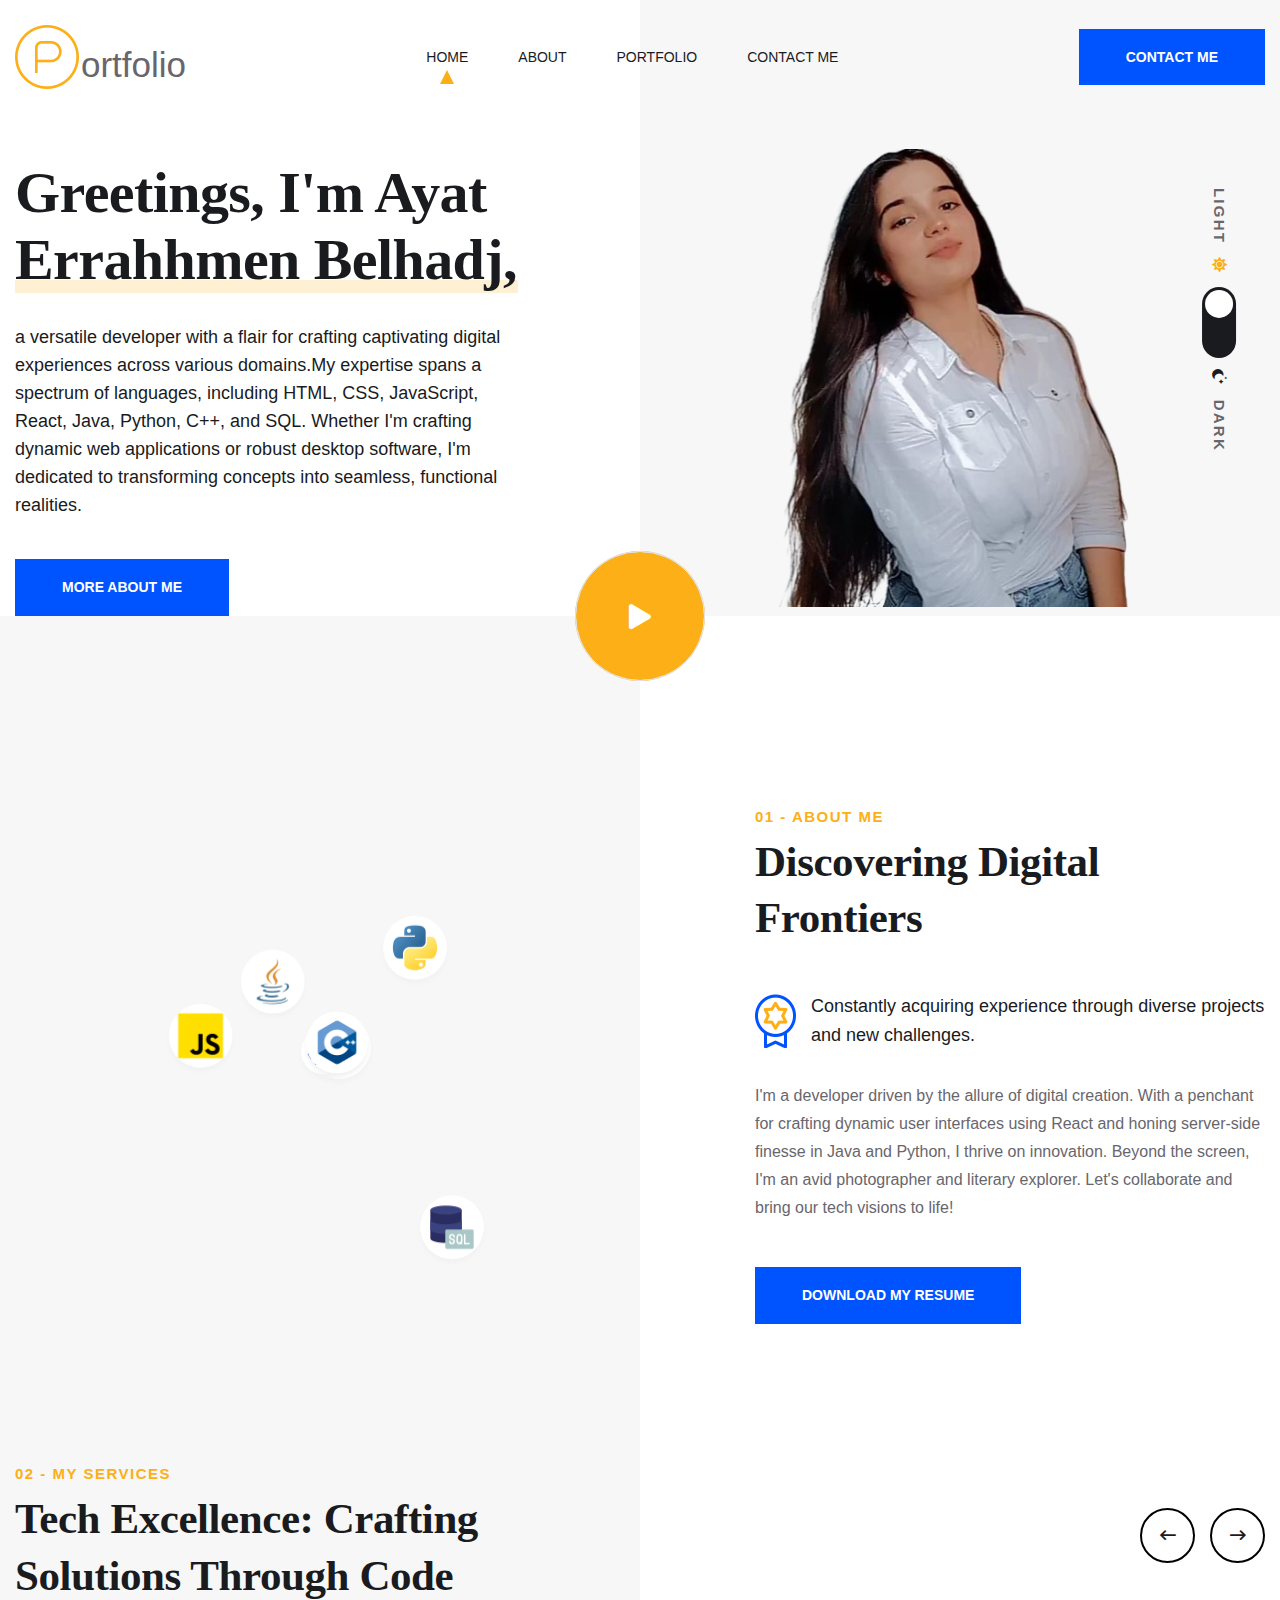
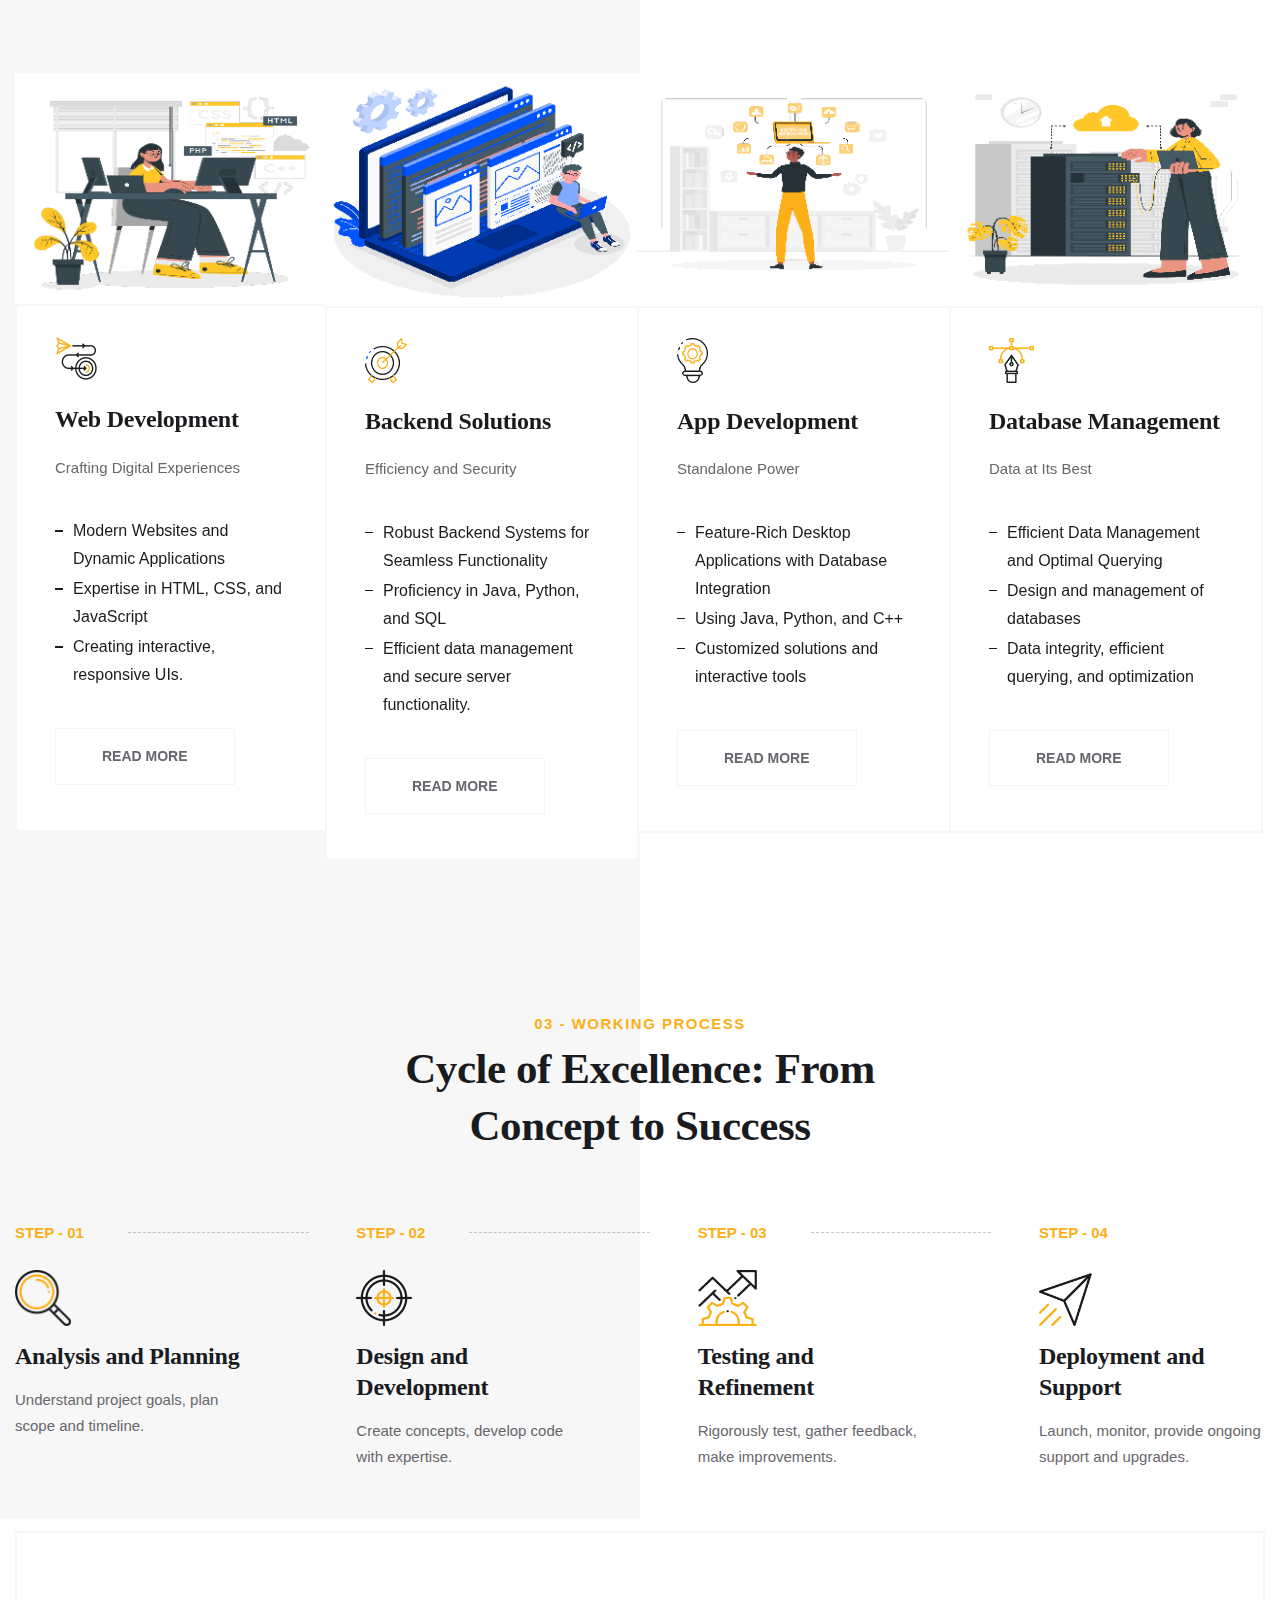
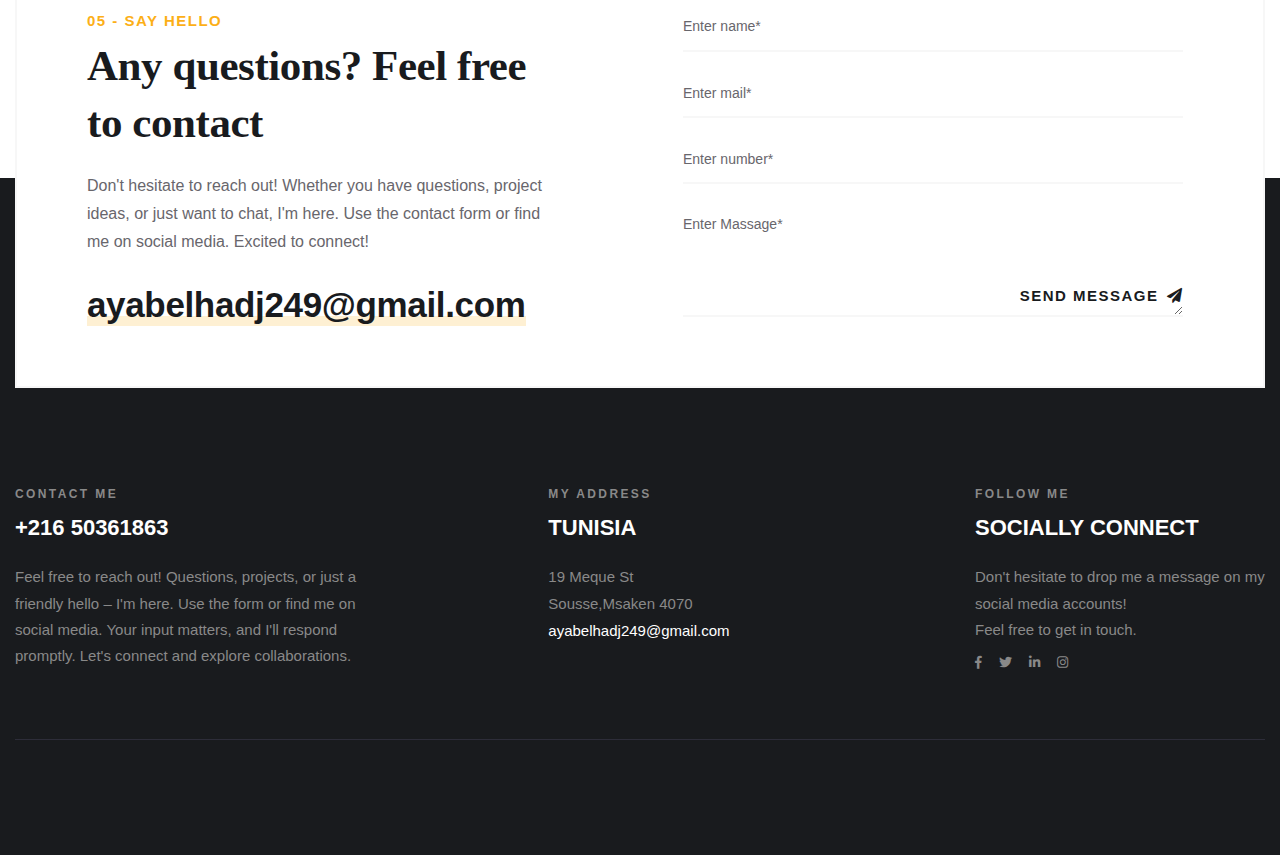
==== index.html @ d0c962f1 "first-commit" ====
<!doctype html>
<html class="no-js" lang="en">
    <head>
        <meta charset="utf-8">
        <meta http-equiv="x-ua-compatible" content="ie=edge">
        <title>Personal Portfolio </title>
        <meta name="description" content="">
        <meta name="viewport" content="width=device-width, initial-scale=1">

		<link rel="shortcut icon" type="image/x-icon" href="assets/img/logo/circle-p (10).png">
        <!-- Place favicon.ico in the root directory -->

		<!-- CSS here -->
        <link rel="stylesheet" href="assets/css/bootstrap.min.css">
        <link rel="stylesheet" href="assets/css/animate.min.css">
        <link rel="stylesheet" href="assets/css/magnific-popup.css">
        <link rel="stylesheet" href="assets/css/fontawesome-all.min.css">
        <link rel="stylesheet" href="assets/css/slick.css">
        <link rel="stylesheet" href="assets/css/default.css">
        <link rel="stylesheet" href="assets/css/style.css">
        <link rel="stylesheet" href="assets/css/responsive.css">
    </head>
    <body>

        <!-- preloader-start -->
        <div id="preloader">
            <div class="rasalina-spin-box"></div>
        </div>
        <!-- preloader-end -->

		<!-- Scroll-top -->
        <button class="scroll-top scroll-to-target" data-target="html">
            <i class="fas fa-angle-up"></i>
        </button>
        <!-- Scroll-top-end-->

        <!-- header-area -->
        <header>
            <div id="sticky-header" class="menu__area transparent-header">
                <div class="container custom-container">
                    <div class="row">
                        <div class="col-12">
                            <div class="mobile__nav__toggler"><i class="fas fa-bars"></i></div>
                            <div class="menu__wrap">
                                <nav class="menu__nav">
                                    <div class="logo">
                                        <a href="index.html" class="logo__black"><div class="portfolio-row"><img src="assets/img/logo/circle-p (10).png" alt=""><p>ortfolio</p></div></a>
                                       <a href="index.html" class="logo__white"><div class="portfolio-row-white"><img src="assets/img/logo/circle-p (10).png" alt=""><p>ortfolio</p></div></a> 
                                    </div>
                                    <div class="navbar__wrap main__menu d-none d-xl-flex">
                                        <ul class="navigation">
                                            <li class="active"><a href="index.html">Home</a></li>
                                            <li><a href="about.html">About</a></li>
                                          <!--<li><a href="services-details.html">Services</a></li>-->  
                                            <li class="menu-item-has-children"><a href="#">Portfolio</a>
                                                <ul class="sub-menu">
                                                    <li><a href="portfolio.html">Portfolio</a></li>
                                                    <li><a href="portfolio-details.html">Portfolio Details</a></li>
                                                </ul>
                                            </li>
                                           <!-- <li class="menu-item-has-children"><a href="#">Our Blog</a>
                                                <ul class="sub-menu">
                                                    <li><a href="blog.html">Our News</a></li>
                                                    <li><a href="blog-details.html">News Details</a></li>
                                                </ul>
                                            </li>-->
                                            <li><a href="contact.html">contact me</a></li>
                                        </ul>
                                    </div>
                                    <div class="header__btn d-none d-md-block">
                                        <a href="contact.html" class="btn">Contact me</a>
                                    </div>
                                </nav>
                            </div>
                            <!-- Mobile Menu  -->
                            <div class="mobile__menu">
                                <nav class="menu__box">
                                    <div class="close__btn"><i class="fal fa-times"></i></div>
                                    <div class="nav-logo">
                                        <a href="index.html" class="logo__black"><img src="assets/img/logo/logo_black.png" alt=""></a>
                                        <a href="index.html" class="logo__white"><img src="assets/img/logo/logo_white.png" alt=""></a>
                                    </div>
                                    <div class="menu__outer">
                                        <!--Here Menu Will Come Automatically Via Javascript / Same Menu as in Header-->
                                    </div>
                                    <div class="social-links">
                                        <ul class="clearfix">
                                            <li><a href="#"><span class="fab fa-twitter"></span></a></li>
                                            <li><a href="#"><span class="fab fa-facebook-square"></span></a></li>
                                            <li><a href="#"><span class="fab fa-pinterest-p"></span></a></li>
                                            <li><a href="#"><span class="fab fa-instagram"></span></a></li>
                                            <li><a href="#"><span class="fab fa-youtube"></span></a></li>
                                        </ul>
                                    </div>
                                </nav>
                            </div>
                            <div class="menu__backdrop"></div>
                            <!-- End Mobile Menu -->
                        </div>
                    </div>
                </div>
            </div>
        </header>
        <!-- header-area-end -->

        <!-- main-area -->
        <main>

            <!-- banner-area -->
            <section class="banner">
                <div class="container custom-container">
                    <div class="row align-items-center justify-content-center justify-content-lg-between">
                        <div class="col-lg-6 order-0 order-lg-2">
                            <div class="banner__img text-center text-xxl-end">
                                <img src="assets/img/banner/abt-image.png" alt="">
                            </div>
                        </div>
                        <div class="col-xl-5 col-lg-6">
                            <div class="banner__content">
                                <h2 class="title wow fadeInUp" data-wow-delay=".2s"><span>Greetings, I'm Ayat Errahhmen Belhadj, </span> <!--<br> a versatile developer with a flair for crafting captivating digital experiences across various domains.</h2>--></h2>
                                <p class="wow fadeInUp" data-wow-delay=".4s">a versatile developer with a flair for crafting captivating digital experiences across various domains.My expertise spans a spectrum of languages, including HTML, CSS, JavaScript, React, Java, Python, C++, and SQL. Whether I'm crafting dynamic web applications or robust desktop software, I'm dedicated to transforming concepts into seamless, functional realities.</p>
                                <a href="about.html" class="btn banner__btn wow fadeInUp" data-wow-delay=".6s">more about me</a>
                            </div>
                        </div>
                    </div>
                </div>
                <div class="scroll__down">
                    <a href="#aboutSection" class="scroll__link">Scroll down</a>
                </div>
                <div class="banner__video">
                    <a href="https://www.youtube.com/watch?v=XHOmBV4js_E" class="popup-video"><i class="fas fa-play"></i></a>
                </div>
                <nav class="switcher__tab">
                    <span class="switcher__tab__btn light__mode__title">Light</span>
                    <span class="mode__switcher"></span>
                    <span class="switcher__tab__btn dark__mode__title">Dark</span>
                </nav>
            </section>
            <!-- banner-area-end -->

            <!-- about-area -->
            <section id="aboutSection" class="about">
                <div class="container">
                    <div class="row align-items-center">
                        <div class="col-lg-6">
                            <ul class="about__icons__wrap">
                                <li>
                                    <img class="light" src="assets/img/icons/java (4).png" alt="java">
                                    <img class="dark" src="assets/img/icons/java-dark.png" alt="java">
                                </li>
                                <li>
                                    <img class="light" src="assets/img/icons/python (2).png" alt="python">
                                    <img class="dark" src="assets/img/icons/python-dark.png" alt="python">
                                </li>
                                <li>
                                    <img class="light" src="assets/img/icons/js (4).png" alt="js">
                                    <img class="dark" src="assets/img/icons/js-dark.png" alt="js">
                                </li>
                                <li>
                                    <img class="light" src="assets/img/icons/react.png" alt="react">
                                    <img class="dark" src="assets/img/icons/react-dark.png" alt="react">
                                </li>
                                <li>
                                    <img class="light" src="assets/img/icons/htmlCSS.png" alt="htmlCSS">
                                    <img class="dark" src="assets/img/icons/htmlCSS-dark.png" alt="htmlCSS">
                                </li>
                                <li>
                                    <img class="light" src="assets/img/icons/c-.png" alt="c++">
                                    <img class="dark" src="assets/img/icons/c-dark.png" alt="c++">
                                </li>
                                <li>
                                    <img class="light" src="assets/img/icons/sql-server.png" alt="sql">
                                    <img class="dark" src="assets/img/icons/sql-server-dark.png" alt="sql">
                                </li>
                            </ul>
                        </div>
                        <div class="col-lg-6">
                            <div class="about__content">
                                <div class="section__title">
                                    <span class="sub-title">01 - About me</span>
                                    <h2 class="title"> Discovering Digital Frontiers</h2>
                                </div>
                                <div class="about__exp">
                                    <div class="about__exp__icon">
                                        <img src="assets/img/icons/about_icon.png" alt="">
                                    </div>
                                    <div class="about__exp__content">
                                        <p>Constantly acquiring experience through diverse projects and new challenges.</p>
                                    </div>
                                </div>
                                <p class="desc">I'm a developer driven by the allure of digital creation. With a penchant for crafting dynamic user interfaces using React and honing server-side finesse in Java and Python, I thrive on innovation. Beyond the screen, I'm an avid photographer and literary explorer. Let's collaborate and bring our tech visions to life!</p>
                                <a href="about.html" class="btn">Download my resume</a>
                            </div>
                        </div>
                    </div>
                </div>
            </section>
            <!-- about-area-end -->

            <!-- services-area -->
            <section class="services">
                <div class="container">
                    <div class="services__title__wrap">
                        <div class="row align-items-center justify-content-between">
                            <div class="col-xl-5 col-lg-6 col-md-8">
                                <div class="section__title">
                                    <span class="sub-title">02 - my Services</span>
                                    <h2 class="title">Tech Excellence: Crafting Solutions Through Code</h2>
                                </div>
                            </div>
                            <div class="col-xl-5 col-lg-6 col-md-4">
                                <div class="services__arrow"></div>
                            </div>
                        </div>
                    </div>
                    <div class="row gx-0 services__active">
                        <div class="col-xl-3">
                            <div class="services__item">
                                <div class="services__thumb">
                                    <a href="services-details.html"><img src="assets/img/images/WebDev.png" alt=""></a>
                                </div>
                                <div class="services__content">
                                    <div class="services__icon">
                                        <img class="light" src="assets/img/icons/services_light_icon01.png" alt="">
                                        <img class="dark" src="assets/img/icons/services_icon01.png" alt="">
                                    </div>


                                    <h3 class="title"><a href="services-details.html">Web Development</a></h3>
                                    <p>Crafting Digital Experiences</p>
                                    <ul class="services__list">
                                        <li>Modern Websites and Dynamic Applications</li>
                                        <li>Expertise in HTML, CSS, and JavaScript</li>
                                        <li>Creating interactive, responsive UIs.</li>
                                       
                                    </ul>
                                    <a href="services-details.html" class="btn border-btn">Read more</a>



                                </div>
                            </div>
                        </div>
                        <div class="col-xl-3">
                            <div class="services__item">
                                <div class="services__thumb">
                                    <a href="services-details.html"><img src="assets/img/images/backend-dev.png" alt=""></a>
                                </div>
                                <div class="services__content">
                                    <div class="services__icon">
                                        <img class="light" src="assets/img/icons/services_light_icon02.png" alt="">
                                        <img class="dark" src="assets/img/icons/services_icon02.png" alt="">
                                    </div>
                                    <h3 class="title"><a href="services-details.html">Backend Solutions</a></h3>
                                    <p>Efficiency and Security</p>
                                    <ul class="services__list">
                                        <li>Robust Backend Systems for Seamless Functionality</li>
                                        <li>Proficiency in Java, Python, and SQL</li>
                                        <li>Efficient data management and secure server functionality.</li>
                                      
                                    </ul>
                                    <a href="services-details.html" class="btn border-btn">Read more</a>
                                </div>
                            </div>
                        </div>
                        <div class="col-xl-3">
                            <div class="services__item">
                                <div class="services__thumb">
                                    <a href="services-details.html"><img src="assets/img/images/appDev.png" alt=""></a>
                                </div>
                                <div class="services__content">
                                    <div class="services__icon">
                                        <img class="light" src="assets/img/icons/services_light_icon03.png" alt="">
                                        <img class="dark" src="assets/img/icons/services_icon03.png" alt="">
                                    </div>
                                    <h3 class="title"><a href="services-details.html">App Development</a></h3>
                                    <p> Standalone Power</p>
                                    <ul class="services__list">
                                        <li>Feature-Rich Desktop Applications with Database Integration</li>
                                        <li>Using Java, Python, and C++</li>
                                        <li>Customized solutions and interactive tools</li>
                                        
                                    </ul>
                                    <a href="services-details.html" class="btn border-btn">Read more</a>
                                </div>
                            </div>
                        </div>
                        <div class="col-xl-3">
                            <div class="services__item">
                                <div class="services__thumb">
                                    <a href="services-details.html"><img src="assets/img/images/DB.png" alt=""></a>
                                </div>
                                <div class="services__content">
                                    <div class="services__icon">
                                        <img class="light" src="assets/img/icons/services_light_icon04.png" alt="">
                                        <img class="dark" src="assets/img/icons/services_icon04.png" alt="">
                                    </div>
                                    <h3 class="title"><a href="services-details.html">Database Management</a></h3>
                                    <p> Data at Its Best</p>
                                    <ul class="services__list">
                                        <li>Efficient Data Management and Optimal Querying</li>
                                        <li>Design and management of databases</li>
                                        <li>Data integrity, efficient querying, and optimization</li>
                                        
                                    </ul>
                                    <a href="services-details.html" class="btn border-btn">Read more</a>
                                </div>
                            </div>
                        </div>
                        <div class="col-xl-3">
                            <div class="services__item">
                                <div class="services__thumb">
                                    <a href="services-details.html"><img src="assets/img/images/API.jpg" alt=""></a>
                                </div>
                                <div class="services__content">
                                    <div class="services__icon">
                                        <img class="light" src="assets/img/icons/services_light_icon02.png" alt="">
                                        <img class="dark" src="assets/img/icons/services_icon02.png" alt="">
                                    </div>
                                    

                                    <h3 class="title"><a href="services-details.html">API Dev & Testing</a></h3>
                                    <p>Connecting with Precision</p>
                                    <ul class="services__list">
                                        <li>Creating RESTful APIs and Ensuring Smooth Communication</li>
                                        <li>Rigorous testing using Postman</li>
                                        <li>Seamless interaction between different parts of applications</li>
                                
                                    </ul>
                                    <a href="services-details.html" class="btn border-btn">Read more</a>



                                </div>
                            </div>
                        </div>
                    </div>
                </div>
            </section>
            <!-- services-area-end -->

            <!-- work-process-area -->
            <section class="work__process" id="editedByme">
                <div class="container">
                    <div class="row justify-content-center">
                        <div class="col-xl-6 col-lg-8">
                            <div class="section__title text-center">
                                <span class="sub-title">03 - Working Process</span>
                                <h2 class="title">Cycle of Excellence: From Concept to Success</h2>
                            </div>
                        </div>
                    </div>
                    <div class="row work__process__wrap">
                        <div class="col">
                            <div class="work__process__item">
                                <span class="work__process_step">Step - 01</span>
                                <div class="work__process__icon">
                                    <img class="light" src="assets/img/icons/wp_light_icon01.png" alt="">
                                    <img class="dark" src="assets/img/icons/wp_icon01.png" alt="">
                                </div>
                                <div class="work__process__content">
                                    <h4 class="title">Analysis and Planning</h4>
                                    <p>Understand project goals, plan scope and timeline.</p>
                                </div>
                            </div>
                        </div>
                        <div class="col">
                            <div class="work__process__item">
                                <span class="work__process_step">Step - 02</span>
                                <div class="work__process__icon">
                                    <img class="light" src="assets/img/icons/wp_light_icon02.png" alt="">
                                    <img class="dark" src="assets/img/icons/wp_icon02.png" alt="">
                                </div>
                                <div class="work__process__content">
                                    <h4 class="title">Design and Development</h4>
                                    <p>Create concepts, develop code with expertise.</p>
                                </div>
                            </div>
                        </div>
                        <div class="col">
                            <div class="work__process__item">
                                <span class="work__process_step">Step - 03</span>
                                <div class="work__process__icon">
                                    <img class="light" src="assets/img/icons/wp_light_icon03.png" alt="">
                                    <img class="dark" src="assets/img/icons/wp_icon03.png" alt="">
                                </div>
                                <div class="work__process__content">
                                    <h4 class="title">Testing and Refinement</h4>
                                    <p>Rigorously test, gather feedback, make improvements.</p>
                                </div>
                            </div>
                        </div>
                        <div class="col">
                            <div class="work__process__item">
                                <span class="work__process_step">Step - 04</span>
                                <div class="work__process__icon">
                                    <img class="light" src="assets/img/icons/wp_light_icon04.png" alt="">
                                    <img class="dark" src="assets/img/icons/wp_icon04.png" alt="">
                                </div>
                                <div class="work__process__content">
                                    <h4 class="title">Deployment and Support</h4>
                                    <p>Launch, monitor, provide ongoing support and upgrades.</p>
                                </div>
                            </div>
                        </div>
                    </div>
                </div>
            </section>
            <!-- work-process-area-end -->

            <!-- portfolio-area -->
            
<!--       <section class="portfolio">
                <div class="container">
                    <div class="row justify-content-center">
                        <div class="col-xl-6 col-lg-8">
                            <div class="section__title text-center">
                                <span class="sub-title">04 - Portfolio</span>
                                <h2 class="title">All creative work</h2>
                            </div>
                        </div>
                    </div>
                    <div class="row justify-content-center">
                        <div class="col-xl-10 col-lg-12">
                            <ul class="nav nav-tabs portfolio__nav" id="portfolioTab" role="tablist">
                                <li class="nav-item" role="presentation">
                                    <button class="nav-link active" id="all-tab" data-bs-toggle="tab" data-bs-target="#all" type="button"
                                        role="tab" aria-controls="all" aria-selected="true">All</button>
                                </li>
                                <li class="nav-item" role="presentation">
                                    <button class="nav-link" id="website-tab" data-bs-toggle="tab" data-bs-target="#website" type="button"
                                        role="tab" aria-controls="website" aria-selected="false">website</button>
                                </li>
                                <li class="nav-item" role="presentation">
                                    <button class="nav-link" id="apps-tab" data-bs-toggle="tab" data-bs-target="#apps" type="button" role="tab" aria-controls="apps" aria-selected="false">mobile apps</button>
                                </li>
                                <li class="nav-item" role="presentation">
                                    <button class="nav-link" id="dashboard-tab" data-bs-toggle="tab" data-bs-target="#dashboard" type="button"
                                        role="tab" aria-controls="dashboard" aria-selected="false">Dashboard</button>
                                </li>
                                <li class="nav-item" role="presentation">
                                    <button class="nav-link" id="landing-tab" data-bs-toggle="tab" data-bs-target="#landing" type="button"
                                        role="tab" aria-controls="landing" aria-selected="false">landing page</button>
                                </li>
                                <li class="nav-item" role="presentation">
                                    <button class="nav-link" id="branding-tab" data-bs-toggle="tab" data-bs-target="#branding" type="button"
                                        role="tab" aria-controls="branding" aria-selected="false">Branding</button>
                                </li>
                                <li class="nav-item" role="presentation">
                                    <button class="nav-link" id="graphic-tab" data-bs-toggle="tab" data-bs-target="#graphic" type="button"
                                        role="tab" aria-controls="graphic" aria-selected="false">Graphic Design</button>
                                </li>
                            </ul>
                        </div>
                    </div>
                </div>
                <div class="tab-content" id="portfolioTabContent">
                    <div class="tab-pane show active" id="all" role="tabpanel" aria-labelledby="all-tab">
                        <div class="container">
                            <div class="row gx-0 justify-content-center">
                                <div class="col">
                                    <div class="portfolio__active">
                                        <div class="portfolio__item">
                                            <div class="portfolio__thumb">
                                                <img src="assets/img/portfolio/portfolio_img01.jpg" alt="">
                                            </div>
                                            <div class="portfolio__overlay__content">
                                                <span>Apps Design</span>
                                                <h4 class="title"><a href="portfolio-details.html">Banking Management System</a></h4>
                                                <a href="portfolio-details.html" class="link">Case Study</a>
                                            </div>
                                        </div>
                                        <div class="portfolio__item">
                                            <div class="portfolio__thumb">
                                                <img src="assets/img/portfolio/portfolio_img02.jpg" alt="">
                                            </div>
                                            <div class="portfolio__overlay__content">
                                                <span>Web Design</span>
                                                <h4 class="title"><a href="portfolio-details.html">Banking Management System</a></h4>
                                                <a href="portfolio-details.html" class="link">Case Study</a>
                                            </div>
                                        </div>
                                        <div class="portfolio__item">
                                            <div class="portfolio__thumb">
                                                <img src="assets/img/portfolio/portfolio_img03.jpg" alt="">
                                            </div>
                                            <div class="portfolio__overlay__content">
                                                <span>UX/UI Design</span>
                                                <h4 class="title"><a href="portfolio-details.html">Banking Management System</a></h4>
                                                <a href="portfolio-details.html" class="link">Case Study</a>
                                            </div>
                                        </div>
                                        <div class="portfolio__item">
                                            <div class="portfolio__thumb">
                                                <img src="assets/img/portfolio/portfolio_img04.jpg" alt="">
                                            </div>
                                            <div class="portfolio__overlay__content">
                                                <span>Web Development</span>
                                                <h4 class="title"><a href="portfolio-details.html">Banking Management System</a></h4>
                                                <a href="portfolio-details.html" class="link">Case Study</a>
                                            </div>
                                        </div>
                                        <div class="portfolio__item">
                                            <div class="portfolio__thumb">
                                                <img src="assets/img/portfolio/portfolio_img05.jpg" alt="">
                                            </div>
                                            <div class="portfolio__overlay__content">
                                                <span>Web Development</span>
                                                <h4 class="title"><a href="portfolio-details.html">Banking Management System</a></h4>
                                                <a href="portfolio-details.html" class="link">Case Study</a>
                                            </div>
                                        </div>
                                        <div class="portfolio__item">
                                            <div class="portfolio__thumb">
                                                <img src="assets/img/portfolio/portfolio_img06.jpg" alt="">
                                            </div>
                                            <div class="portfolio__overlay__content">
                                                <span>Web Development</span>
                                                <h4 class="title"><a href="portfolio-details.html">Banking Management System</a></h4>
                                                <a href="portfolio-details.html" class="link">Case Study</a>
                                            </div>
                                        </div>
                                        <div class="portfolio__item">
                                            <div class="portfolio__thumb">
                                                <img src="assets/img/portfolio/portfolio_img07.jpg" alt="">
                                            </div>
                                            <div class="portfolio__overlay__content">
                                                <span>Web Development</span>
                                                <h4 class="title"><a href="portfolio-details.html">Banking Management System</a></h4>
                                                <a href="portfolio-details.html" class="link">Case Study</a>
                                            </div>
                                        </div>
                                    </div>
                                </div>
                            </div>
                        </div>
                    </div>
                    <div class="tab-pane" id="website" role="tabpanel" aria-labelledby="website-tab">
                        <div class="container">
                            <div class="row gx-0 justify-content-center">
                                <div class="col">
                                    <div class="portfolio__active">
                                        <div class="portfolio__item">
                                            <div class="portfolio__thumb">
                                                <img src="assets/img/portfolio/portfolio_img07.jpg" alt="">
                                            </div>
                                            <div class="portfolio__overlay__content">
                                                <span>Web Development</span>
                                                <h4 class="title"><a href="portfolio-details.html">Nature of Business Strategy System</a></h4>
                                                <a href="portfolio-details.html" class="link">Case Study</a>
                                            </div>
                                        </div>
                                        <div class="portfolio__item">
                                            <div class="portfolio__thumb">
                                                <img src="assets/img/portfolio/portfolio_img06.jpg" alt="">
                                            </div>
                                            <div class="portfolio__overlay__content">
                                                <span>Web Development</span>
                                                <h4 class="title"><a href="portfolio-details.html">Banking Management System</a></h4>
                                                <a href="portfolio-details.html" class="link">Case Study</a>
                                            </div>
                                        </div>
                                        <div class="portfolio__item">
                                            <div class="portfolio__thumb">
                                                <img src="assets/img/portfolio/portfolio_img01.jpg" alt="">
                                            </div>
                                            <div class="portfolio__overlay__content">
                                                <span>Apps Design</span>
                                                <h4 class="title"><a href="portfolio-details.html">Banking Management System</a></h4>
                                                <a href="portfolio-details.html" class="link">Case Study</a>
                                            </div>
                                        </div>
                                        <div class="portfolio__item">
                                            <div class="portfolio__thumb">
                                                <img src="assets/img/portfolio/portfolio_img02.jpg" alt="">
                                            </div>
                                            <div class="portfolio__overlay__content">
                                                <span>Web Design</span>
                                                <h4 class="title"><a href="portfolio-details.html">Banking Management System</a></h4>
                                                <a href="portfolio-details.html" class="link">Case Study</a>
                                            </div>
                                        </div>
                                        <div class="portfolio__item">
                                            <div class="portfolio__thumb">
                                                <img src="assets/img/portfolio/portfolio_img03.jpg" alt="">
                                            </div>
                                            <div class="portfolio__overlay__content">
                                                <span>UX/UI Design</span>
                                                <h4 class="title"><a href="portfolio-details.html">Banking Management System</a></h4>
                                                <a href="portfolio-details.html" class="link">Case Study</a>
                                            </div>
                                        </div>
                                        <div class="portfolio__item">
                                            <div class="portfolio__thumb">
                                                <img src="assets/img/portfolio/portfolio_img04.jpg" alt="">
                                            </div>
                                            <div class="portfolio__overlay__content">
                                                <span>Web Development</span>
                                                <h4 class="title"><a href="portfolio-details.html">Banking Management System</a></h4>
                                                <a href="portfolio-details.html" class="link">Case Study</a>
                                            </div>
                                        </div>
                                        <div class="portfolio__item">
                                            <div class="portfolio__thumb">
                                                <img src="assets/img/portfolio/portfolio_img05.jpg" alt="">
                                            </div>
                                            <div class="portfolio__overlay__content">
                                                <span>Web Development</span>
                                                <h4 class="title"><a href="portfolio-details.html">Banking Management System</a></h4>
                                                <a href="portfolio-details.html" class="link">Case Study</a>
                                            </div>
                                        </div>
                                    </div>
                                </div>
                            </div>
                        </div>
                    </div>
                    <div class="tab-pane" id="apps" role="tabpanel" aria-labelledby="apps-tab">
                        <div class="container">
                            <div class="row gx-0 justify-content-center">
                                <div class="col">
                                    <div class="portfolio__active">
                                        <div class="portfolio__item">
                                            <div class="portfolio__thumb">
                                                <img src="assets/img/portfolio/portfolio_img06.jpg" alt="">
                                            </div>
                                            <div class="portfolio__overlay__content">
                                                <span>Web Development</span>
                                                <h4 class="title"><a href="portfolio-details.html">Product Design and Development</a></h4>
                                                <a href="portfolio-details.html" class="link">Case Study</a>
                                            </div>
                                        </div>
                                        <div class="portfolio__item">
                                            <div class="portfolio__thumb">
                                                <img src="assets/img/portfolio/portfolio_img01.jpg" alt="">
                                            </div>
                                            <div class="portfolio__overlay__content">
                                                <span>Apps Design</span>
                                                <h4 class="title"><a href="portfolio-details.html">Banking Management System</a></h4>
                                                <a href="portfolio-details.html" class="link">Case Study</a>
                                            </div>
                                        </div>
                                        <div class="portfolio__item">
                                            <div class="portfolio__thumb">
                                                <img src="assets/img/portfolio/portfolio_img02.jpg" alt="">
                                            </div>
                                            <div class="portfolio__overlay__content">
                                                <span>Web Design</span>
                                                <h4 class="title"><a href="portfolio-details.html">Banking Management System</a></h4>
                                                <a href="portfolio-details.html" class="link">Case Study</a>
                                            </div>
                                        </div>
                                        <div class="portfolio__item">
                                            <div class="portfolio__thumb">
                                                <img src="assets/img/portfolio/portfolio_img03.jpg" alt="">
                                            </div>
                                            <div class="portfolio__overlay__content">
                                                <span>UX/UI Design</span>
                                                <h4 class="title"><a href="portfolio-details.html">Banking Management System</a></h4>
                                                <a href="portfolio-details.html" class="link">Case Study</a>
                                            </div>
                                        </div>
                                        <div class="portfolio__item">
                                            <div class="portfolio__thumb">
                                                <img src="assets/img/portfolio/portfolio_img04.jpg" alt="">
                                            </div>
                                            <div class="portfolio__overlay__content">
                                                <span>Web Development</span>
                                                <h4 class="title"><a href="portfolio-details.html">Banking Management System</a></h4>
                                                <a href="portfolio-details.html" class="link">Case Study</a>
                                            </div>
                                        </div>
                                        <div class="portfolio__item">
                                            <div class="portfolio__thumb">
                                                <img src="assets/img/portfolio/portfolio_img05.jpg" alt="">
                                            </div>
                                            <div class="portfolio__overlay__content">
                                                <span>Web Development</span>
                                                <h4 class="title"><a href="portfolio-details.html">Banking Management System</a></h4>
                                                <a href="portfolio-details.html" class="link">Case Study</a>
                                            </div>
                                        </div>
                                        <div class="portfolio__item">
                                            <div class="portfolio__thumb">
                                                <img src="assets/img/portfolio/portfolio_img07.jpg" alt="">
                                            </div>
                                            <div class="portfolio__overlay__content">
                                                <span>Web Development</span>
                                                <h4 class="title"><a href="portfolio-details.html">Banking Management System</a></h4>
                                                <a href="portfolio-details.html" class="link">Case Study</a>
                                            </div>
                                        </div>
                                    </div>
                                </div>
                            </div>
                        </div>
                    </div>
                    <div class="tab-pane" id="dashboard" role="tabpanel" aria-labelledby="dashboard-tab">
                        <div class="container">
                            <div class="row gx-0 justify-content-center">
                                <div class="col">
                                    <div class="portfolio__active">
                                        <div class="portfolio__item">
                                            <div class="portfolio__thumb">
                                                <img src="assets/img/portfolio/portfolio_img05.jpg" alt="">
                                            </div>
                                            <div class="portfolio__overlay__content">
                                                <span>Web Development</span>
                                                <h4 class="title"><a href="portfolio-details.html">Brand strategy System Management</a></h4>
                                                <a href="portfolio-details.html" class="link">Case Study</a>
                                            </div>
                                        </div>
                                        <div class="portfolio__item">
                                            <div class="portfolio__thumb">
                                                <img src="assets/img/portfolio/portfolio_img01.jpg" alt="">
                                            </div>
                                            <div class="portfolio__overlay__content">
                                                <span>Apps Design</span>
                                                <h4 class="title"><a href="portfolio-details.html">Banking Management System</a></h4>
                                                <a href="portfolio-details.html" class="link">Case Study</a>
                                            </div>
                                        </div>
                                        <div class="portfolio__item">
                                            <div class="portfolio__thumb">
                                                <img src="assets/img/portfolio/portfolio_img02.jpg" alt="">
                                            </div>
                                            <div class="portfolio__overlay__content">
                                                <span>Web Design</span>
                                                <h4 class="title"><a href="portfolio-details.html">Banking Management System</a></h4>
                                                <a href="portfolio-details.html" class="link">Case Study</a>
                                            </div>
                                        </div>
                                        <div class="portfolio__item">
                                            <div class="portfolio__thumb">
                                                <img src="assets/img/portfolio/portfolio_img03.jpg" alt="">
                                            </div>
                                            <div class="portfolio__overlay__content">
                                                <span>UX/UI Design</span>
                                                <h4 class="title"><a href="portfolio-details.html">Banking Management System</a></h4>
                                                <a href="portfolio-details.html" class="link">Case Study</a>
                                            </div>
                                        </div>
                                        <div class="portfolio__item">
                                            <div class="portfolio__thumb">
                                                <img src="assets/img/portfolio/portfolio_img04.jpg" alt="">
                                            </div>
                                            <div class="portfolio__overlay__content">
                                                <span>Web Development</span>
                                                <h4 class="title"><a href="portfolio-details.html">Banking Management System</a></h4>
                                                <a href="portfolio-details.html" class="link">Case Study</a>
                                            </div>
                                        </div>
                                        <div class="portfolio__item">
                                            <div class="portfolio__thumb">
                                                <img src="assets/img/portfolio/portfolio_img06.jpg" alt="">
                                            </div>
                                            <div class="portfolio__overlay__content">
                                                <span>Web Development</span>
                                                <h4 class="title"><a href="portfolio-details.html">Banking Management System</a></h4>
                                                <a href="portfolio-details.html" class="link">Case Study</a>
                                            </div>
                                        </div>
                                        <div class="portfolio__item">
                                            <div class="portfolio__thumb">
                                                <img src="assets/img/portfolio/portfolio_img07.jpg" alt="">
                                            </div>
                                            <div class="portfolio__overlay__content">
                                                <span>Web Development</span>
                                                <h4 class="title"><a href="portfolio-details.html">Banking Management System</a></h4>
                                                <a href="portfolio-details.html" class="link">Case Study</a>
                                            </div>
                                        </div>
                                    </div>
                                </div>
                            </div>
                        </div>
                    </div>
                    <div class="tab-pane" id="landing" role="tabpanel" aria-labelledby="landing-tab">
                        <div class="container">
                            <div class="row gx-0 justify-content-center">
                                <div class="col">
                                    <div class="portfolio__active">
                                        <div class="portfolio__item">
                                            <div class="portfolio__thumb">
                                                <img src="assets/img/portfolio/portfolio_img04.jpg" alt="">
                                            </div>
                                            <div class="portfolio__overlay__content">
                                                <span>Web Development</span>
                                                <h4 class="title"><a href="portfolio-details.html">Visual Design System Management</a></h4>
                                                <a href="portfolio-details.html" class="link">Case Study</a>
                                            </div>
                                        </div>
                                        <div class="portfolio__item">
                                            <div class="portfolio__thumb">
                                                <img src="assets/img/portfolio/portfolio_img01.jpg" alt="">
                                            </div>
                                            <div class="portfolio__overlay__content">
                                                <span>Apps Design</span>
                                                <h4 class="title"><a href="portfolio-details.html">Banking Management System</a></h4>
                                                <a href="portfolio-details.html" class="link">Case Study</a>
                                            </div>
                                        </div>
                                        <div class="portfolio__item">
                                            <div class="portfolio__thumb">
                                                <img src="assets/img/portfolio/portfolio_img02.jpg" alt="">
                                            </div>
                                            <div class="portfolio__overlay__content">
                                                <span>Web Design</span>
                                                <h4 class="title"><a href="portfolio-details.html">Banking Management System</a></h4>
                                                <a href="portfolio-details.html" class="link">Case Study</a>
                                            </div>
                                        </div>
                                        <div class="portfolio__item">
                                            <div class="portfolio__thumb">
                                                <img src="assets/img/portfolio/portfolio_img03.jpg" alt="">
                                            </div>
                                            <div class="portfolio__overlay__content">
                                                <span>UX/UI Design</span>
                                                <h4 class="title"><a href="portfolio-details.html">Banking Management System</a></h4>
                                                <a href="portfolio-details.html" class="link">Case Study</a>
                                            </div>
                                        </div>
                                        <div class="portfolio__item">
                                            <div class="portfolio__thumb">
                                                <img src="assets/img/portfolio/portfolio_img05.jpg" alt="">
                                            </div>
                                            <div class="portfolio__overlay__content">
                                                <span>Web Development</span>
                                                <h4 class="title"><a href="portfolio-details.html">Banking Management System</a></h4>
                                                <a href="portfolio-details.html" class="link">Case Study</a>
                                            </div>
                                        </div>
                                        <div class="portfolio__item">
                                            <div class="portfolio__thumb">
                                                <img src="assets/img/portfolio/portfolio_img06.jpg" alt="">
                                            </div>
                                            <div class="portfolio__overlay__content">
                                                <span>Web Development</span>
                                                <h4 class="title"><a href="portfolio-details.html">Banking Management System</a></h4>
                                                <a href="portfolio-details.html" class="link">Case Study</a>
                                            </div>
                                        </div>
                                        <div class="portfolio__item">
                                            <div class="portfolio__thumb">
                                                <img src="assets/img/portfolio/portfolio_img07.jpg" alt="">
                                            </div>
                                            <div class="portfolio__overlay__content">
                                                <span>Web Development</span>
                                                <h4 class="title"><a href="portfolio-details.html">Banking Management System</a></h4>
                                                <a href="portfolio-details.html" class="link">Case Study</a>
                                            </div>
                                        </div>
                                    </div>
                                </div>
                            </div>
                        </div>
                    </div>
                    <div class="tab-pane" id="branding" role="tabpanel" aria-labelledby="branding-tab">
                        <div class="container">
                            <div class="row gx-0 justify-content-center">
                                <div class="col">
                                    <div class="portfolio__active">
                                        <div class="portfolio__item">
                                            <div class="portfolio__thumb">
                                                <img src="assets/img/portfolio/portfolio_img03.jpg" alt="">
                                            </div>
                                            <div class="portfolio__overlay__content">
                                                <span>UX/UI Design</span>
                                                <h4 class="title"><a href="portfolio-details.html">Animation Management System</a></h4>
                                                <a href="portfolio-details.html" class="link">Case Study</a>
                                            </div>
                                        </div>
                                        <div class="portfolio__item">
                                            <div class="portfolio__thumb">
                                                <img src="assets/img/portfolio/portfolio_img01.jpg" alt="">
                                            </div>
                                            <div class="portfolio__overlay__content">
                                                <span>Apps Design</span>
                                                <h4 class="title"><a href="portfolio-details.html">Banking Management System</a></h4>
                                                <a href="portfolio-details.html" class="link">Case Study</a>
                                            </div>
                                        </div>
                                        <div class="portfolio__item">
                                            <div class="portfolio__thumb">
                                                <img src="assets/img/portfolio/portfolio_img02.jpg" alt="">
                                            </div>
                                            <div class="portfolio__overlay__content">
                                                <span>Web Design</span>
                                                <h4 class="title"><a href="portfolio-details.html">Banking Management System</a></h4>
                                                <a href="portfolio-details.html" class="link">Case Study</a>
                                            </div>
                                        </div>
                                        <div class="portfolio__item">
                                            <div class="portfolio__thumb">
                                                <img src="assets/img/portfolio/portfolio_img04.jpg" alt="">
                                            </div>
                                            <div class="portfolio__overlay__content">
                                                <span>Web Development</span>
                                                <h4 class="title"><a href="portfolio-details.html">Banking Management System</a></h4>
                                                <a href="portfolio-details.html" class="link">Case Study</a>
                                            </div>
                                        </div>
                                        <div class="portfolio__item">
                                            <div class="portfolio__thumb">
                                                <img src="assets/img/portfolio/portfolio_img05.jpg" alt="">
                                            </div>
                                            <div class="portfolio__overlay__content">
                                                <span>Web Development</span>
                                                <h4 class="title"><a href="portfolio-details.html">Banking Management System</a></h4>
                                                <a href="portfolio-details.html" class="link">Case Study</a>
                                            </div>
                                        </div>
                                        <div class="portfolio__item">
                                            <div class="portfolio__thumb">
                                                <img src="assets/img/portfolio/portfolio_img06.jpg" alt="">
                                            </div>
                                            <div class="portfolio__overlay__content">
                                                <span>Web Development</span>
                                                <h4 class="title"><a href="portfolio-details.html">Banking Management System</a></h4>
                                                <a href="portfolio-details.html" class="link">Case Study</a>
                                            </div>
                                        </div>
                                        <div class="portfolio__item">
                                            <div class="portfolio__thumb">
                                                <img src="assets/img/portfolio/portfolio_img07.jpg" alt="">
                                            </div>
                                            <div class="portfolio__overlay__content">
                                                <span>Web Development</span>
                                                <h4 class="title"><a href="portfolio-details.html">Banking Management System</a></h4>
                                                <a href="portfolio-details.html" class="link">Case Study</a>
                                            </div>
                                        </div>
                                    </div>
                                </div>
                            </div>
                        </div>
                    </div>
                    <div class="tab-pane" id="graphic" role="tabpanel" aria-labelledby="graphic-tab">
                        <div class="container">
                            <div class="row gx-0 justify-content-center">
                                <div class="col">
                                    <div class="portfolio__active">
                                        <div class="portfolio__item">
                                            <div class="portfolio__thumb">
                                                <img src="assets/img/portfolio/portfolio_img02.jpg" alt="">
                                            </div>
                                            <div class="portfolio__overlay__content">
                                                <span>Web Design</span>
                                                <h4 class="title"><a href="portfolio-details.html">Graphic Design Management System</a></h4>
                                                <a href="portfolio-details.html" class="link">Case Study</a>
                                            </div>
                                        </div>
                                        <div class="portfolio__item">
                                            <div class="portfolio__thumb">
                                                <img src="assets/img/portfolio/portfolio_img01.jpg" alt="">
                                            </div>
                                            <div class="portfolio__overlay__content">
                                                <span>Apps Design</span>
                                                <h4 class="title"><a href="portfolio-details.html">Banking Management System</a></h4>
                                                <a href="portfolio-details.html" class="link">Case Study</a>
                                            </div>
                                        </div>
                                        <div class="portfolio__item">
                                            <div class="portfolio__thumb">
                                                <img src="assets/img/portfolio/portfolio_img03.jpg" alt="">
                                            </div>
                                            <div class="portfolio__overlay__content">
                                                <span>UX/UI Design</span>
                                                <h4 class="title"><a href="portfolio-details.html">Banking Management System</a></h4>
                                                <a href="portfolio-details.html" class="link">Case Study</a>
                                            </div>
                                        </div>
                                        <div class="portfolio__item">
                                            <div class="portfolio__thumb">
                                                <img src="assets/img/portfolio/portfolio_img04.jpg" alt="">
                                            </div>
                                            <div class="portfolio__overlay__content">
                                                <span>Web Development</span>
                                                <h4 class="title"><a href="portfolio-details.html">Banking Management System</a></h4>
                                                <a href="portfolio-details.html" class="link">Case Study</a>
                                            </div>
                                        </div>
                                        <div class="portfolio__item">
                                            <div class="portfolio__thumb">
                                                <img src="assets/img/portfolio/portfolio_img05.jpg" alt="">
                                            </div>
                                            <div class="portfolio__overlay__content">
                                                <span>Web Development</span>
                                                <h4 class="title"><a href="portfolio-details.html">Banking Management System</a></h4>
                                                <a href="portfolio-details.html" class="link">Case Study</a>
                                            </div>
                                        </div>
                                        <div class="portfolio__item">
                                            <div class="portfolio__thumb">
                                                <img src="assets/img/portfolio/portfolio_img06.jpg" alt="">
                                            </div>
                                            <div class="portfolio__overlay__content">
                                                <span>Web Development</span>
                                                <h4 class="title"><a href="portfolio-details.html">Banking Management System</a></h4>
                                                <a href="portfolio-details.html" class="link">Case Study</a>
                                            </div>
                                        </div>
                                        <div class="portfolio__item">
                                            <div class="portfolio__thumb">
                                                <img src="assets/img/portfolio/portfolio_img07.jpg" alt="">
                                            </div>
                                            <div class="portfolio__overlay__content">
                                                <span>Web Development</span>
                                                <h4 class="title"><a href="portfolio-details.html">Banking Management System</a></h4>
                                                <a href="portfolio-details.html" class="link">Case Study</a>
                                            </div>
                                        </div>
                                    </div>
                                </div>
                            </div>
                        </div>
                    </div>
                </div>
            </section>-->



     
            <!-- portfolio-area-end -->

            <!-- partner-area -->
            
           <!--<section class="partner">
                <div class="container">
                    <div class="row align-items-center">
                        <div class="col-lg-6">
                            <ul class="partner__logo__wrap">
                                <li>
                                    <img class="light" src="assets/img/icons/partner_light01.png" alt="">
                                    <img class="dark" src="assets/img/icons/partner_01.png" alt="">
                                </li>
                                <li>
                                    <img class="light" src="assets/img/icons/partner_light02.png" alt="">
                                    <img class="dark" src="assets/img/icons/partner_02.png" alt="">
                                </li>
                                <li>
                                    <img class="light" src="assets/img/icons/partner_light03.png" alt="">
                                    <img class="dark" src="assets/img/icons/partner_03.png" alt="">
                                </li>
                                <li>
                                    <img class="light" src="assets/img/icons/partner_light04.png" alt="">
                                    <img class="dark" src="assets/img/icons/partner_04.png" alt="">
                                </li>
                                <li>
                                    <img class="light" src="assets/img/icons/partner_light05.png" alt="">
                                    <img class="dark" src="assets/img/icons/partner_05.png" alt="">
                                </li>
                                <li>
                                    <img class="light" src="assets/img/icons/partner_light06.png" alt="">
                                    <img class="dark" src="assets/img/icons/partner_06.png" alt="">
                                </li>
                            </ul>
                        </div>
                        <div class="col-lg-6">
                            <div class="partner__content">
                                <div class="section__title">
                                    <span class="sub-title">05 - partners</span>
                                    <h2 class="title">I proud to have collaborated with some awesome companies</h2>
                                </div>
                                <p>I'm a bit of a digital product junky. Over the years, I've used hundreds of web and mobile apps in different industries and verticals. Eventually, I decided that it would be a fun challenge to try designing and building my own.</p>
                                <a href="contact.html" class="btn">Start a conversation</a>
                            </div>
                        </div>
                    </div>
                </div>
            </section>--> 
            
            <!-- partner-area-end -->

            <!-- testimonial-area -->


            <!-- <section class="testimonial">
                <div class="container">
                    <div class="row align-items-center justify-content-between">
                        <div class="col-lg-6 order-0 order-lg-2">
                            <ul class="testimonial__avatar__img">
                                <li><img src="assets/img/images/testi_img01.png" alt=""></li>
                                <li><img src="assets/img/images/testi_img02.png" alt=""></li>
                                <li><img src="assets/img/images/testi_img03.png" alt=""></li>
                                <li><img src="assets/img/images/testi_img04.png" alt=""></li>
                                <li><img src="assets/img/images/testi_img05.png" alt=""></li>
                                <li><img src="assets/img/images/testi_img06.png" alt=""></li>
                                <li><img src="assets/img/images/testi_img07.png" alt=""></li>
                            </ul>
                        </div>
                        <div class="col-xl-5 col-lg-6">
                            <div class="testimonial__wrap">
                                <div class="section__title">
                                    <span class="sub-title">06 - Client Feedback</span>
                                    <h2 class="title">Happy clients feedback</h2>
                                </div>
                                <div class="testimonial__active">
                                    <div class="testimonial__item">
                                        <div class="testimonial__icon">
                                            <i class="fas fa-quote-left"></i>
                                        </div>
                                        <div class="testimonial__content">
                                            <p>We are motivated by the satisfaction of our clients. Put your trust in us &share in our H.Spond Asset Management is made up of a team of expert, committed and experienced people with a passion for financial markets. Our goal is to achieve continuous.</p>
                                            <div class="testimonial__avatar">
                                                <span>Rasalina De Wiliamson</span>
                                            </div>
                                        </div>
                                    </div>
                                    <div class="testimonial__item">
                                        <div class="testimonial__icon">
                                            <i class="fas fa-quote-left"></i>
                                        </div>
                                        <div class="testimonial__content">
                                            <p>We are motivated by the satisfaction of our clients. Put your trust in us &share in our H.Spond Asset Management is made up of a team of expert, committed and experienced people with a passion for financial markets. Our goal is to achieve continuous.</p>
                                            <div class="testimonial__avatar">
                                                <span>Rasalina De Wiliamson</span>
                                            </div>
                                        </div>
                                    </div>
                                </div>
                                <div class="testimonial__arrow"></div>
                            </div>
                        </div>
                    </div>
                </div>
            </section>-->
           
            <!-- testimonial-area-end -->

            <!-- blog-area -->


            <!--         <section class="blog">
                <div class="container">
                    <div class="row gx-0 justify-content-center">
                        <div class="col-lg-4 col-md-6 col-sm-9">
                            <div class="blog__post__item">
                                <div class="blog__post__thumb">
                                    <a href="blog-details.html"><img src="assets/img/blog/blog_post_thumb01.jpg" alt=""></a>
                                    <div class="blog__post__tags">
                                        <a href="blog.html">Story</a>
                                    </div>
                                </div>
                                <div class="blog__post__content">
                                    <span class="date">13 january 2021</span>
                                    <h3 class="title"><a href="blog-details.html">Facebook design is dedicated to what's new in design</a></h3>
                                    <a href="blog-details.html" class="read__more">Read mORe</a>
                                </div>
                            </div>
                        </div>
                        <div class="col-lg-4 col-md-6 col-sm-9">
                            <div class="blog__post__item">
                                <div class="blog__post__thumb">
                                    <a href="blog-details.html"><img src="assets/img/blog/blog_post_thumb02.jpg" alt=""></a>
                                    <div class="blog__post__tags">
                                        <a href="blog.html">Social</a>
                                    </div>
                                </div>
                                <div class="blog__post__content">
                                    <span class="date">13 january 2021</span>
                                    <h3 class="title"><a href="blog-details.html">Make communication Fast and Effectively.</a></h3>
                                    <a href="blog-details.html" class="read__more">Read mORe</a>
                                </div>
                            </div>
                        </div>
                        <div class="col-lg-4 col-md-6 col-sm-9">
                            <div class="blog__post__item">
                                <div class="blog__post__thumb">
                                    <a href="blog-details.html"><img src="assets/img/blog/blog_post_thumb03.jpg" alt=""></a>
                                    <div class="blog__post__tags">
                                        <a href="blog.html">Work</a>
                                    </div>
                                </div>
                                <div class="blog__post__content">
                                    <span class="date">13 january 2021</span>
                                    <h3 class="title"><a href="blog-details.html">How to increase your productivity at work - 2021</a></h3>
                                    <a href="blog-details.html" class="read__more">Read mORe</a>
                                </div>
                            </div>
                        </div>
                    </div>
                    <div class="blog__button text-center">
                        <a href="blog.html" class="btn">more blog</a>
                    </div>
                </div>
            </section>-->
   
            <!-- blog-area-end -->

            <!-- contact-area -->
            <section class="homeContact">
                <div class="container">
                    <div class="homeContact__wrap">
                        <div class="row">
                            <div class="col-lg-6">
                                <div class="section__title">
                                    <span class="sub-title">05 - Say hello</span>
                                    <h2 class="title">Any questions? Feel free <br> to contact</h2>
                                </div>
                                <div class="homeContact__content">
                                    <p>Don't hesitate to reach out! Whether you have questions, project ideas, or just want to chat, I'm here. Use the contact form or find me on social media. Excited to connect!</p>
                                    <h2 class="mail"><a href="mailto:Info@webmail.com">ayabelhadj249@gmail.com</a></h2>
                                </div>
                            </div>
                            <div class="col-lg-6">
                                <div class="homeContact__form">
                                    <form action="#">
                                        <input type="text" placeholder="Enter name*">
                                        <input type="email" placeholder="Enter mail*">
                                        <input type="number" placeholder="Enter number*">
                                        <textarea name="message" placeholder="Enter Massage*"></textarea>
                                        <button type="submit">Send Message</button>
                                    </form>
                                </div>
                            </div>
                        </div>
                    </div>
                </div>
            </section>
            <!-- contact-area-end -->

        </main>
        <!-- main-area-end -->



        <!-- Footer-area -->
        <footer class="footer">
            <div class="container">
                <div class="row justify-content-between">
                    <div class="col-lg-4">
                        <div class="footer__widget">
                            <div class="fw-title">
                                <h5 class="sub-title">Contact me</h5>
                                <h4 class="title">+216 50361863</h4>
                            </div>
                            <div class="footer__widget__text">
                                <p>Feel free to reach out! Questions, projects, or just a friendly hello – I'm here. Use the form or find me on social media. Your input matters, and I'll respond promptly. Let's connect and explore collaborations.</p>
                            </div>
                        </div>
                    </div>
                    <div class="col-xl-3 col-lg-4 col-sm-6">
                        <div class="footer__widget">
                            <div class="fw-title">
                                <h5 class="sub-title">my address</h5>
                                <h4 class="title">Tunisia</h4>
                            </div>
                            <div class="footer__widget__address">
                                <p>19 Meque St <br> Sousse,Msaken 4070</p>
                                <a href="mailto:noreply@envato.com" class="mail">ayabelhadj249@gmail.com</a>
                            </div>
                        </div>
                    </div>
                    <div class="col-xl-3 col-lg-4 col-sm-6">
                        <div class="footer__widget">
                            <div class="fw-title">
                                <h5 class="sub-title">Follow me</h5>
                                <h4 class="title">socially connect</h4>
                            </div>
                            <div class="footer__widget__social">
                                <p>Don't hesitate to drop me a message on my social media accounts! <br> Feel free to get in touch.</p>
                                <ul class="footer__social__list">
                                    <li><a href="https://www.facebook.com/aya.belhadj.54"><i class="fab fa-facebook-f"></i></a></li>
                                    <li><a href="https://twitter.com/AyaBelhadj10"><i class="fab fa-twitter"></i></a></li>
                                  <!--  <li><a href="#"><i class="fab fa-behance"></i></a></li>-->
                                    <li><a href="https://www.linkedin.com/in/belhadj-ayat-errahmen-352308223/"><i class="fab fa-linkedin-in"></i></a></li>
                                    <li><a href="https://www.instagram.com/ayabelhadj24/"><i class="fab fa-instagram"></i></a></li>
                                </ul>
                            </div>
                        </div>
                    </div>
                </div>
                <div class="copyright__wrap">
                    <div class="row">
                        <div class="col-12">
                            <div class="copyright__text text-center">
                               <!--<p>Copyright @ Theme_Pure 2021 All right Reserved</p>--> 
                            </div>
                        </div>
                    </div>
                </div>
            </div>
        </footer>
        <!-- Footer-area-end -->




		<!-- JS here -->
        <script src="assets/js/vendor/jquery-3.6.0.min.js"></script>
        <script src="assets/js/bootstrap.min.js"></script>
        <script src="assets/js/isotope.pkgd.min.js"></script>
        <script src="assets/js/imagesloaded.pkgd.min.js"></script>
        <script src="assets/js/jquery.magnific-popup.min.js"></script>
        <script src="assets/js/element-in-view.js"></script>
        <script src="assets/js/slick.min.js"></script>
        <script src="assets/js/ajax-form.js"></script>
        <script src="assets/js/wow.min.js"></script>
        <script src="assets/js/plugins.js"></script>
        <script src="assets/js/main.js"></script>
    </body>
</html>
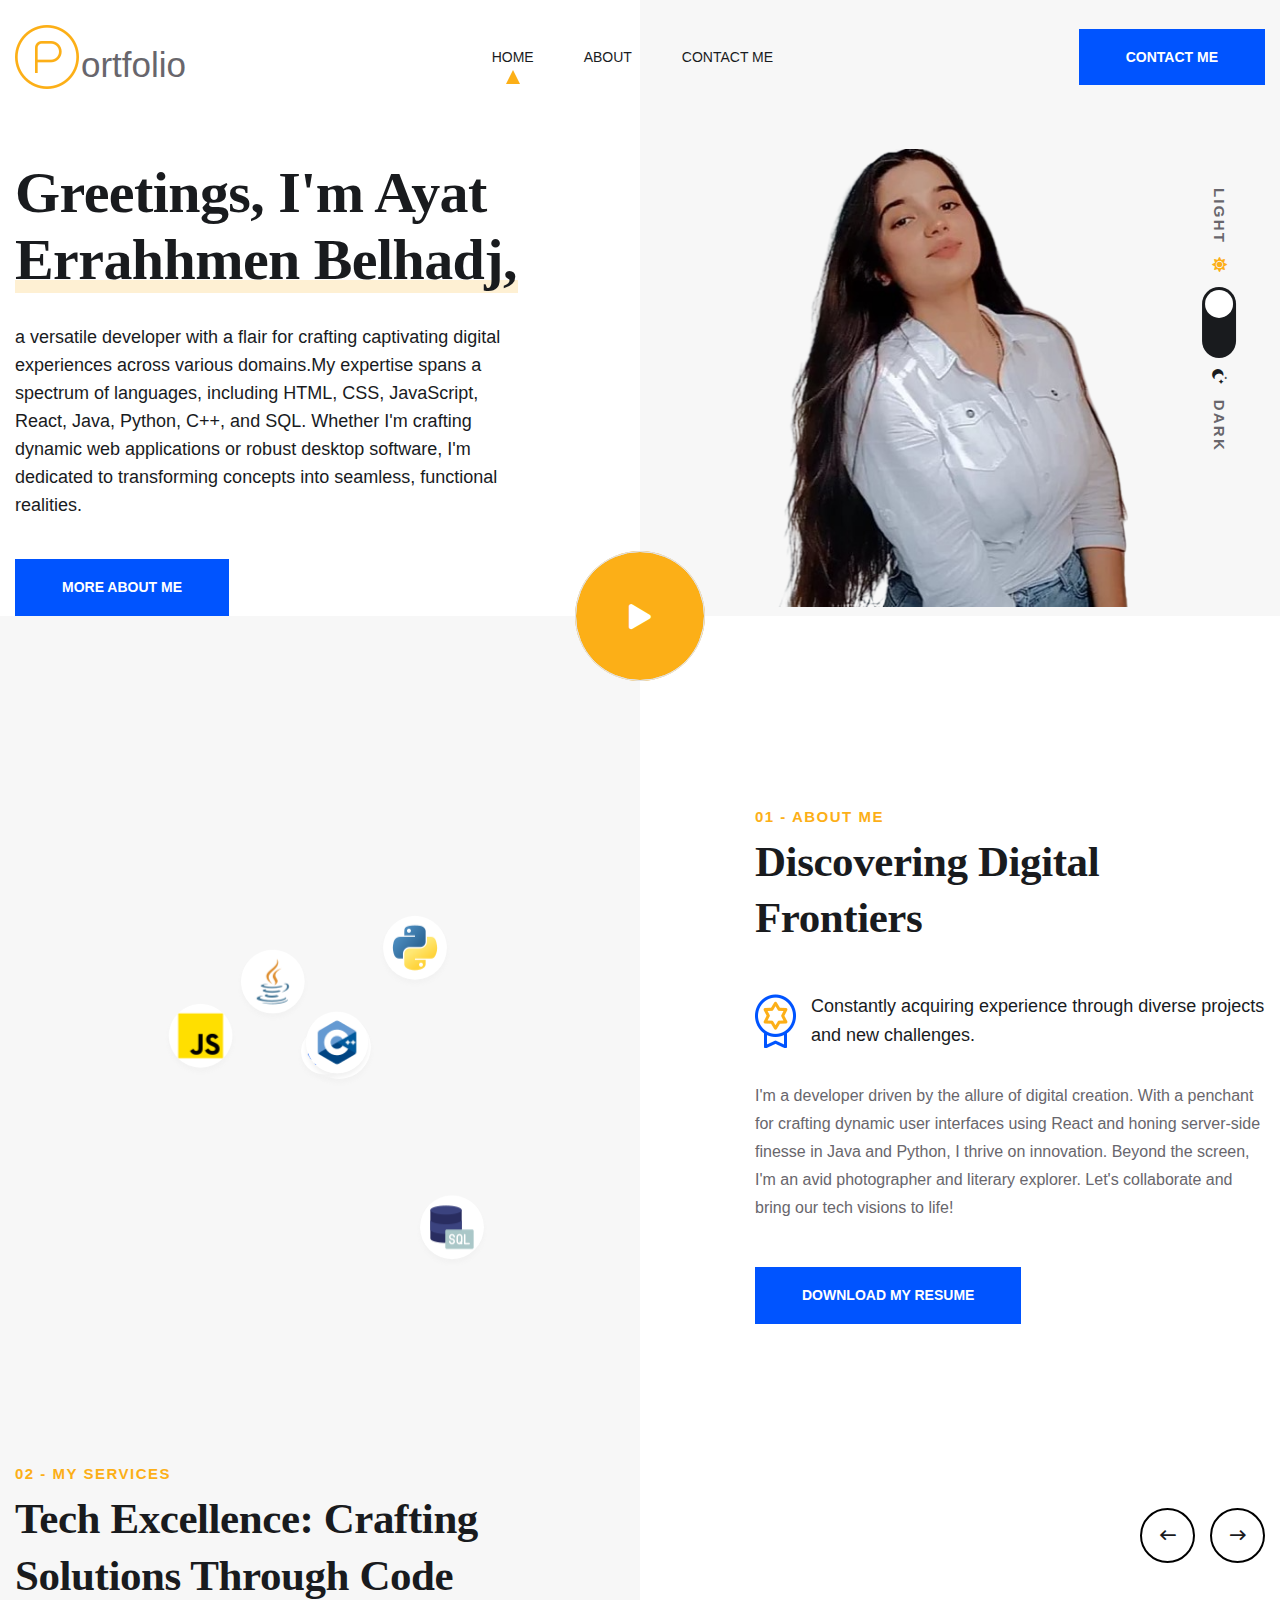
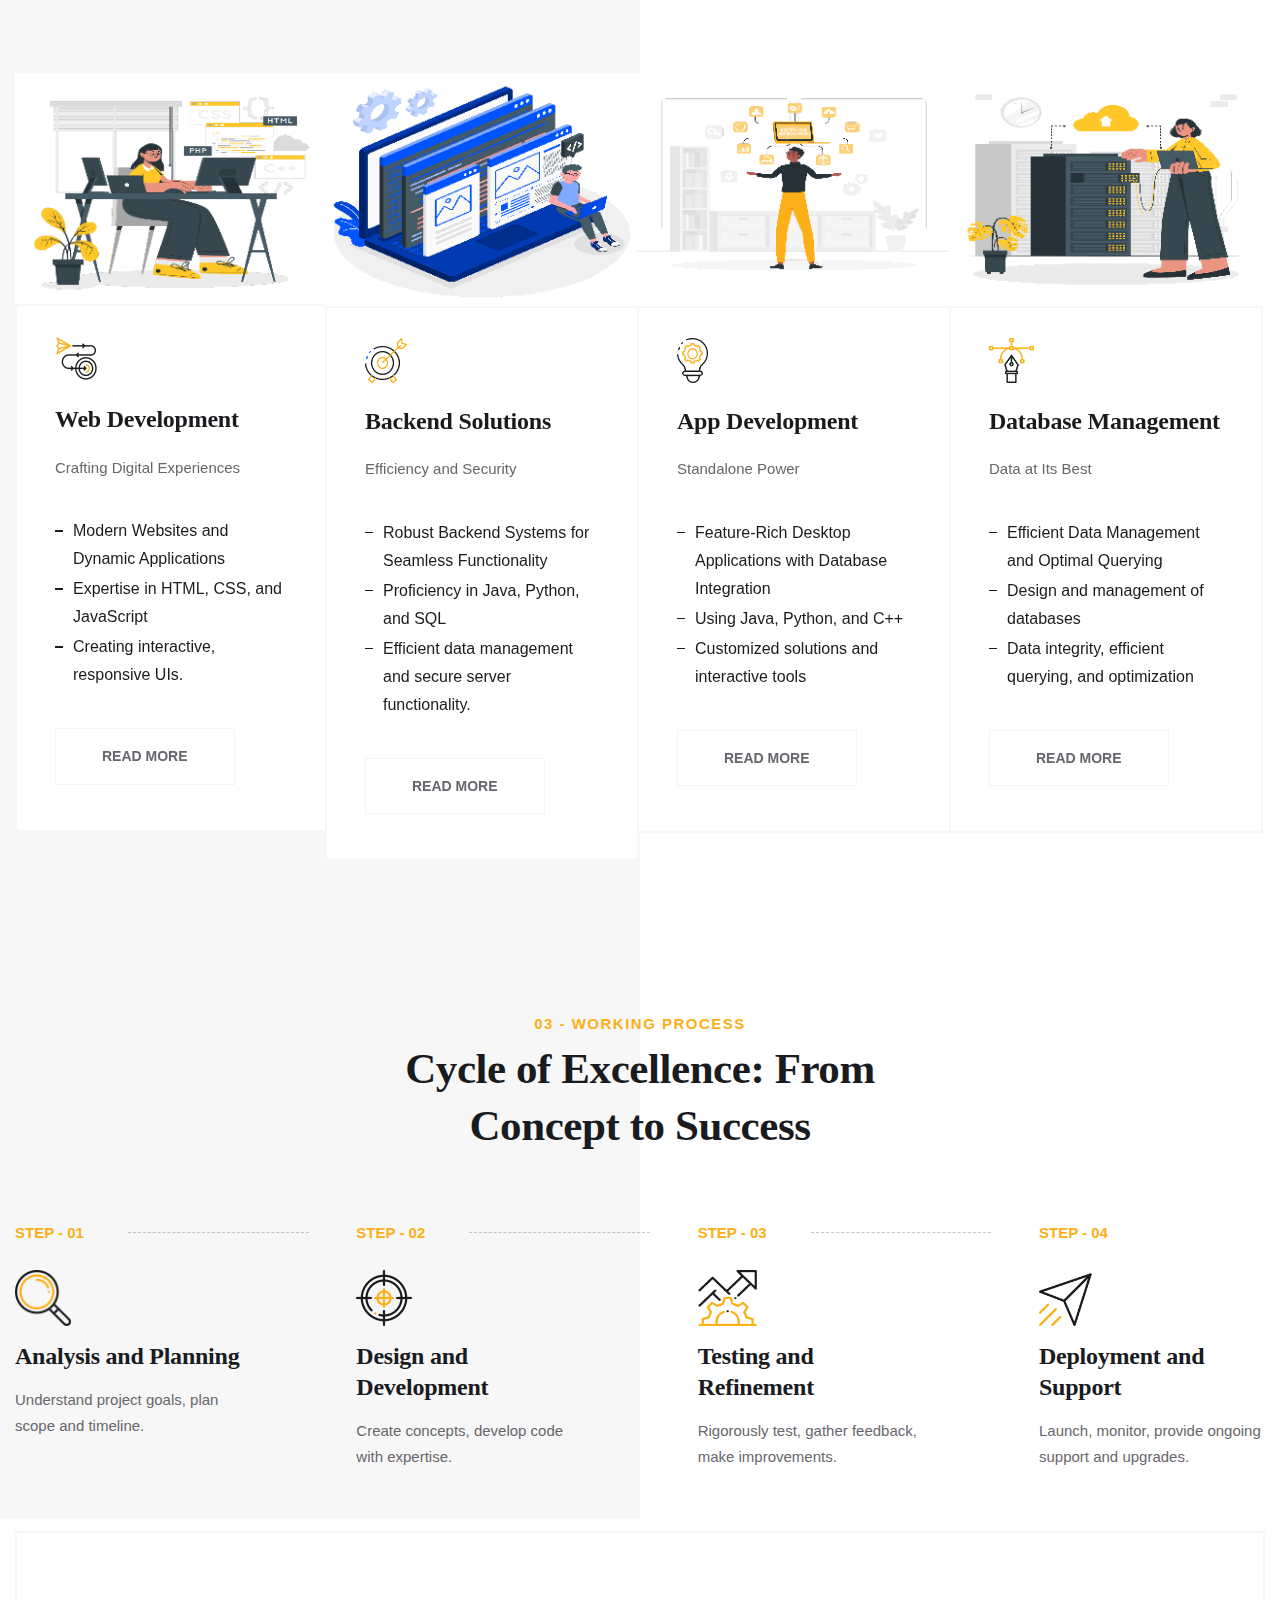
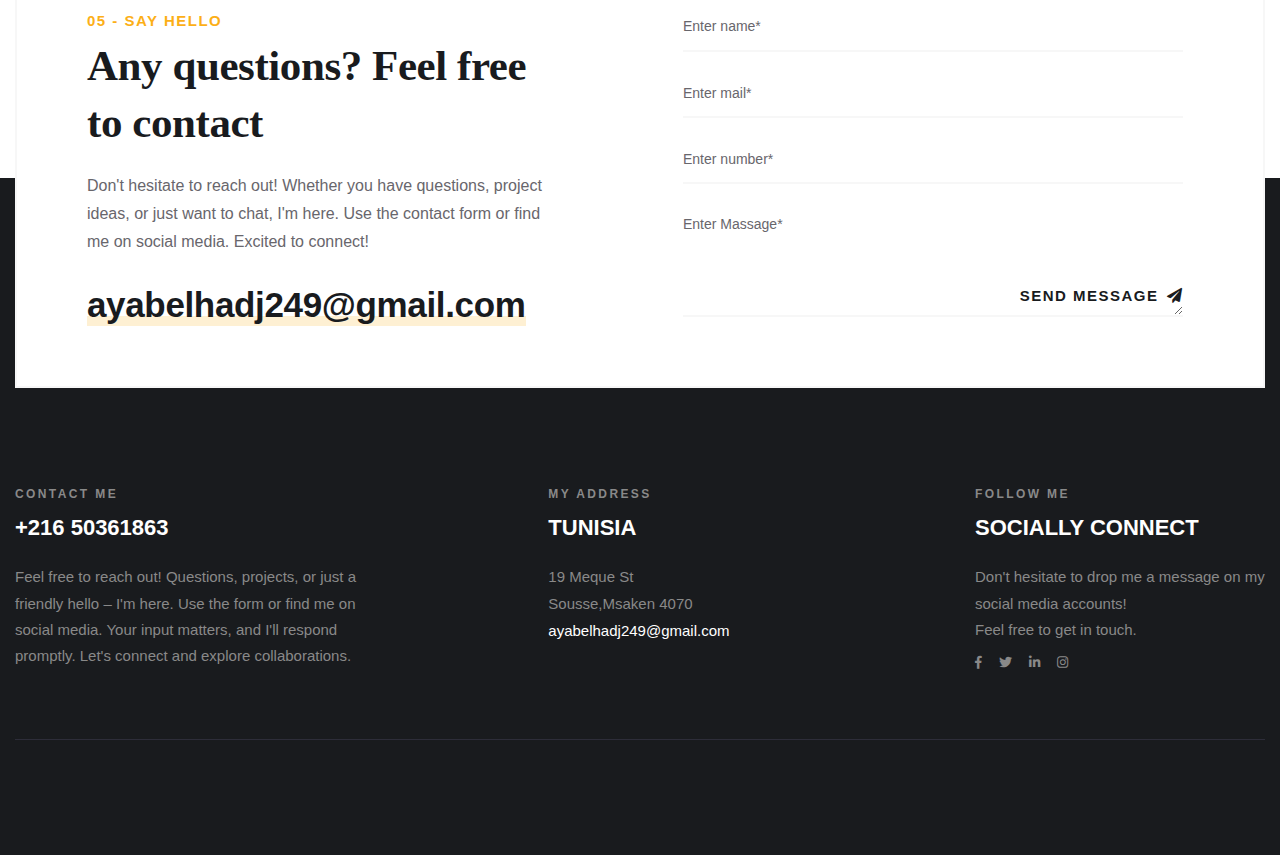
==== commit b90091b1: "resolved some issues" ====
--- a/index.html
+++ b/index.html
@@ -52,12 +52,12 @@
                                             <li class="active"><a href="index.html">Home</a></li>
                                             <li><a href="about.html">About</a></li>
                                           <!--<li><a href="services-details.html">Services</a></li>-->  
-                                            <li class="menu-item-has-children"><a href="#">Portfolio</a>
+                                           <!--<li class="menu-item-has-children"><a href="#">Portfolio</a>
                                                 <ul class="sub-menu">
                                                     <li><a href="portfolio.html">Portfolio</a></li>
                                                     <li><a href="portfolio-details.html">Portfolio Details</a></li>
                                                 </ul>
-                                            </li>
+                                            </li>--> 
                                            <!-- <li class="menu-item-has-children"><a href="#">Our Blog</a>
                                                 <ul class="sub-menu">
                                                     <li><a href="blog.html">Our News</a></li>
@@ -189,7 +189,7 @@
                                     </div>
                                 </div>
                                 <p class="desc">I'm a developer driven by the allure of digital creation. With a penchant for crafting dynamic user interfaces using React and honing server-side finesse in Java and Python, I thrive on innovation. Beyond the screen, I'm an avid photographer and literary explorer. Let's collaborate and bring our tech visions to life!</p>
-                                <a href="about.html" class="btn">Download my resume</a>
+                                <a href="assets/pdf/Ayat Errahmen Belhadj CV Resume.pdf"  download="Ayat Errahmen Belhadj CV Resume.pdf" class="btn">Download my resume</a>
                             </div>
                         </div>
                     </div>
@@ -1200,17 +1200,19 @@
                                 </div>
                                 <div class="homeContact__content">
                                     <p>Don't hesitate to reach out! Whether you have questions, project ideas, or just want to chat, I'm here. Use the contact form or find me on social media. Excited to connect!</p>
-                                    <h2 class="mail"><a href="mailto:Info@webmail.com">ayabelhadj249@gmail.com</a></h2>
+                                    <h2 class="mail"><a href="mailto:ayabelhadj249@gmail.com">ayabelhadj249@gmail.com</a></h2>
                                 </div>
                             </div>
                             <div class="col-lg-6">
                                 <div class="homeContact__form">
-                                    <form action="#">
+                                    <form action="https://formsubmit.co/ayabelhadj249@gmail.com" method="POST" >
                                         <input type="text" placeholder="Enter name*">
-                                        <input type="email" placeholder="Enter mail*">
+                                        <input type="email" name="email" placeholder="Enter mail*">
                                         <input type="number" placeholder="Enter number*">
                                         <textarea name="message" placeholder="Enter Massage*"></textarea>
                                         <button type="submit">Send Message</button>
+                                        <input type="hidden" name="_next" value="http://127.0.0.1:5500/index.html">
+                                        <input type="hidden" name="_subject" value="from your portfolio">
                                     </form>
                                 </div>
                             </div>
@@ -1232,7 +1234,7 @@
                     <div class="col-lg-4">
                         <div class="footer__widget">
                             <div class="fw-title">
-                                <h5 class="sub-title">Contact me</h5>
+                                <h5 class="sub-title">Contact Me</h5>
                                 <h4 class="title">+216 50361863</h4>
                             </div>
                             <div class="footer__widget__text">
@@ -1248,7 +1250,7 @@
                             </div>
                             <div class="footer__widget__address">
                                 <p>19 Meque St <br> Sousse,Msaken 4070</p>
-                                <a href="mailto:noreply@envato.com" class="mail">ayabelhadj249@gmail.com</a>
+                                <a href="mailto:ayabelhadj249@gmail.com" class="mail">ayabelhadj249@gmail.com</a>
                             </div>
                         </div>
                     </div>
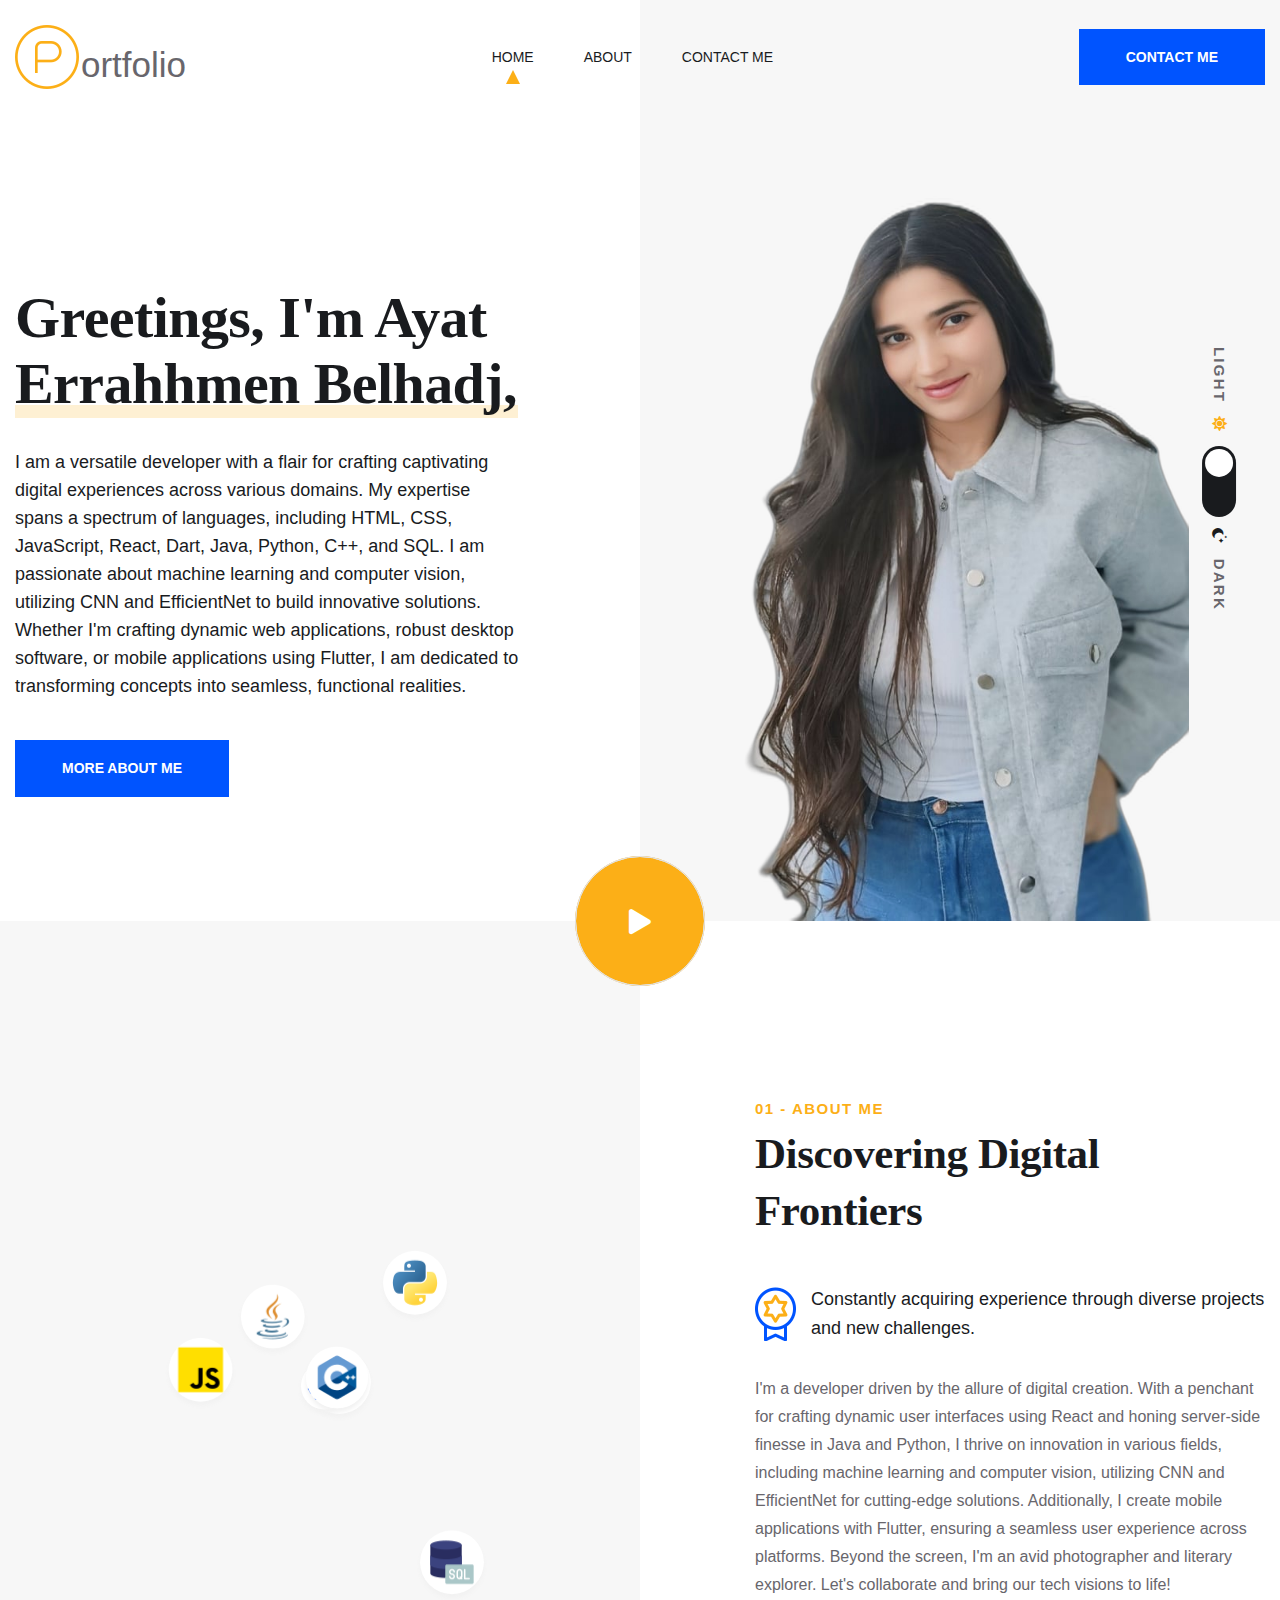
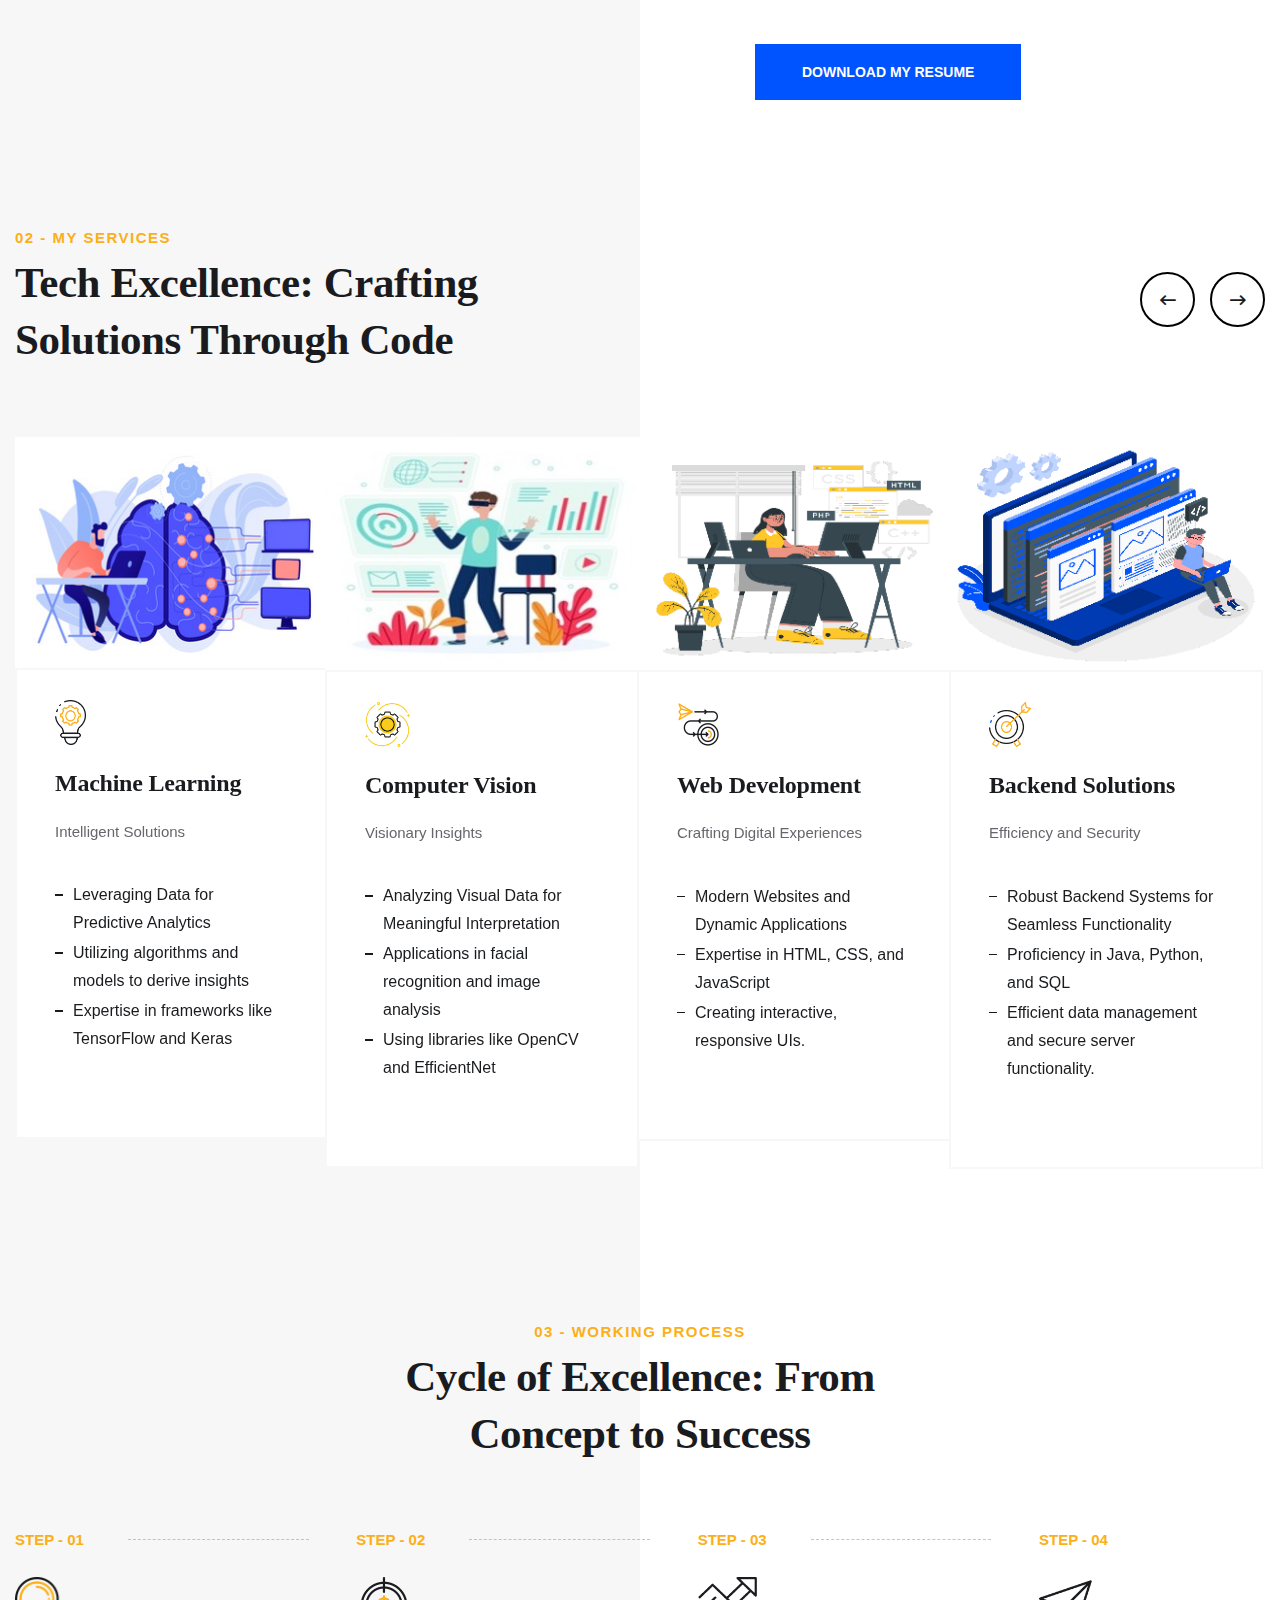
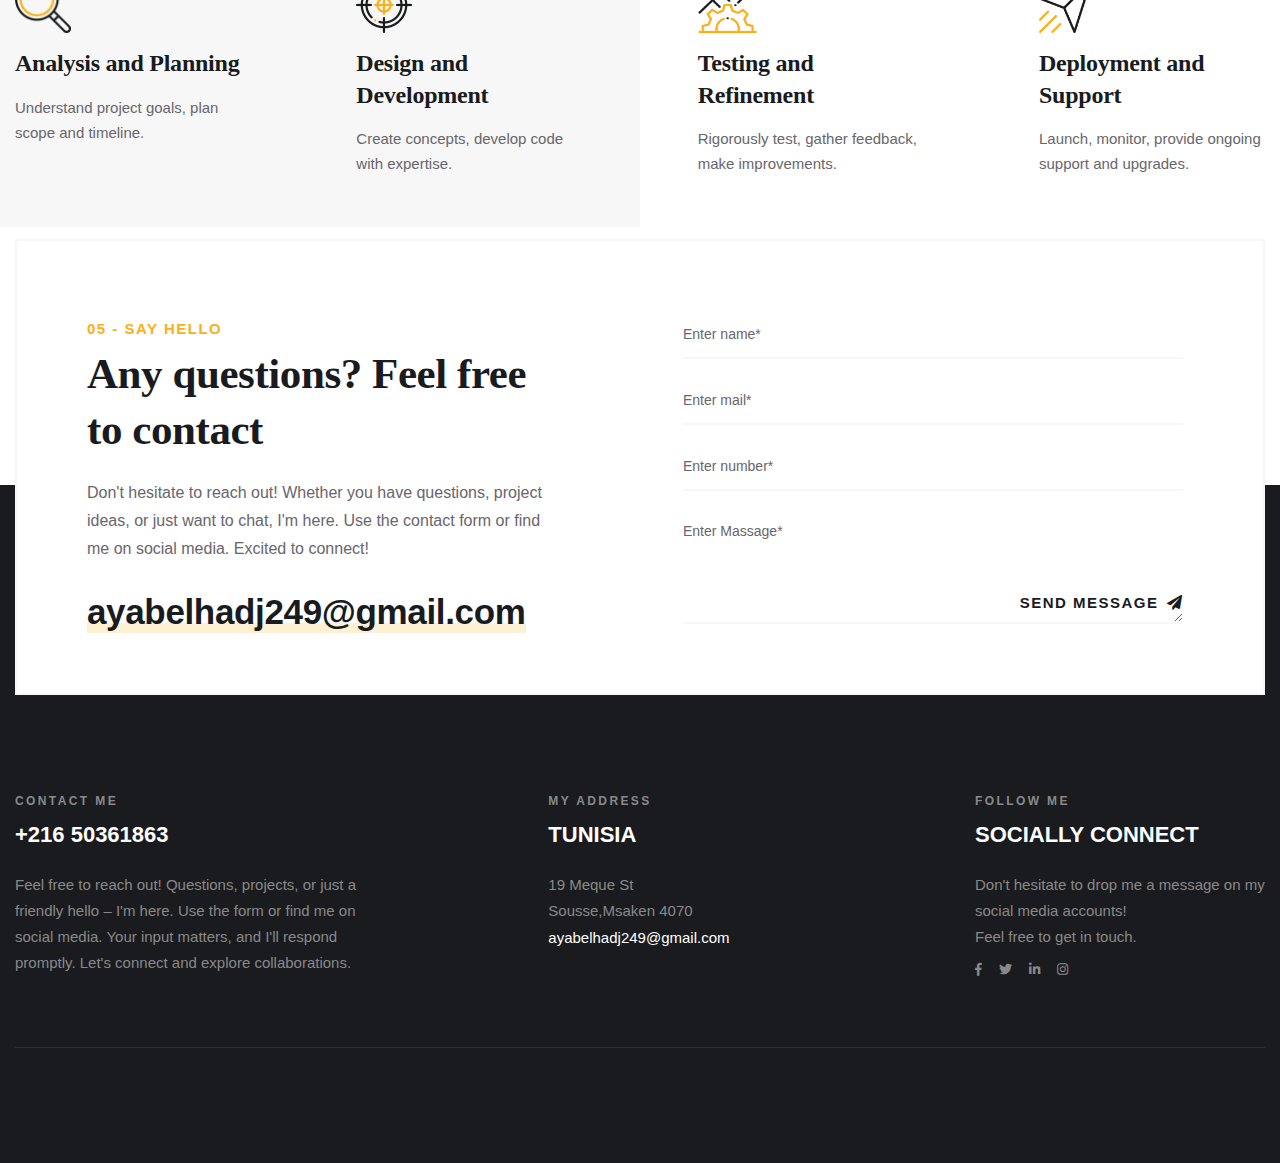
==== commit b50fbc62: "update portfolio for 3eme ing" ====
--- a/index.html
+++ b/index.html
@@ -51,7 +51,7 @@
                                         <ul class="navigation">
                                             <li class="active"><a href="index.html">Home</a></li>
                                             <li><a href="about.html">About</a></li>
-                                          <!--<li><a href="services-details.html">Services</a></li>-->  
+                                          <!--<li>Services</a></li>-->  
                                            <!--<li class="menu-item-has-children"><a href="#">Portfolio</a>
                                                 <ul class="sub-menu">
                                                     <li><a href="portfolio.html">Portfolio</a></li>
@@ -112,13 +112,13 @@
                     <div class="row align-items-center justify-content-center justify-content-lg-between">
                         <div class="col-lg-6 order-0 order-lg-2">
                             <div class="banner__img text-center text-xxl-end">
-                                <img src="assets/img/banner/abt-image.png" alt="">
+                                <img src="assets/img/images/abt-image.jpg" alt="">
                             </div>
                         </div>
                         <div class="col-xl-5 col-lg-6">
                             <div class="banner__content">
                                 <h2 class="title wow fadeInUp" data-wow-delay=".2s"><span>Greetings, I'm Ayat Errahhmen Belhadj, </span> <!--<br> a versatile developer with a flair for crafting captivating digital experiences across various domains.</h2>--></h2>
-                                <p class="wow fadeInUp" data-wow-delay=".4s">a versatile developer with a flair for crafting captivating digital experiences across various domains.My expertise spans a spectrum of languages, including HTML, CSS, JavaScript, React, Java, Python, C++, and SQL. Whether I'm crafting dynamic web applications or robust desktop software, I'm dedicated to transforming concepts into seamless, functional realities.</p>
+                                <p class="wow fadeInUp" data-wow-delay=".4s">I am a versatile developer with a flair for crafting captivating digital experiences across various domains. My expertise spans a spectrum of languages, including HTML, CSS, JavaScript, React, Dart, Java, Python, C++, and SQL. I am passionate about machine learning and computer vision, utilizing CNN and EfficientNet to build innovative solutions. Whether I'm crafting dynamic web applications, robust desktop software, or mobile applications using Flutter, I am dedicated to transforming concepts into seamless, functional realities.</p>
                                 <a href="about.html" class="btn banner__btn wow fadeInUp" data-wow-delay=".6s">more about me</a>
                             </div>
                         </div>
@@ -188,7 +188,7 @@
                                         <p>Constantly acquiring experience through diverse projects and new challenges.</p>
                                     </div>
                                 </div>
-                                <p class="desc">I'm a developer driven by the allure of digital creation. With a penchant for crafting dynamic user interfaces using React and honing server-side finesse in Java and Python, I thrive on innovation. Beyond the screen, I'm an avid photographer and literary explorer. Let's collaborate and bring our tech visions to life!</p>
+                                <p class="desc">I'm a developer driven by the allure of digital creation. With a penchant for crafting dynamic user interfaces using React and honing server-side finesse in Java and Python, I thrive on innovation in various fields, including machine learning and computer vision, utilizing CNN and EfficientNet for cutting-edge solutions. Additionally, I create mobile applications with Flutter, ensuring a seamless user experience across platforms. Beyond the screen, I'm an avid photographer and literary explorer. Let's collaborate and bring our tech visions to life!</p>
                                 <a href="assets/pdf/Ayat Errahmen Belhadj CV Resume.pdf"  download="Ayat Errahmen Belhadj CV Resume.pdf" class="btn">Download my resume</a>
                             </div>
                         </div>
@@ -217,126 +217,149 @@
                         <div class="col-xl-3">
                             <div class="services__item">
                                 <div class="services__thumb">
-                                    <a href="services-details.html"><img src="assets/img/images/WebDev.png" alt=""></a>
+                                    <img src="assets/img/images/ml.jpg" alt="">
+                                </div>
+                                <div class="services__content">
+                                    <div class="services__icon">
+                                        <img class="light" src="assets/img/icons/services_light_icon03.png" alt="">
+                                        <img class="dark" src="assets/img/icons/services_icon03.png" alt="">
+                                    </div>
+                                    <h3 class="title">Machine Learning</h3>
+                                    <p>Intelligent Solutions</p>
+                                    <ul class="services__list">
+                                        <li>Leveraging Data for Predictive Analytics</li>
+                                        <li>Utilizing algorithms and models to derive insights</li>
+                                        <li>Expertise in frameworks like TensorFlow and Keras</li>
+                                    </ul>
+                                </div>
+                            </div>
+                        </div>
+                        <div class="col-xl-3">
+                            <div class="services__item">
+                                <div class="services__thumb">
+                                    <img src="assets/img/images/cv.jpg" alt="">
+                                </div>
+                                <div class="services__content">
+                                    <div class="services__icon">
+                                        <img class="light" src="assets/img/icons/ai.png" alt="">
+                                        <img class="dark" src="assets/img/icons/ai.png" alt="">
+                                    </div>
+                                    <h3 class="title">Computer Vision</h3>
+                                    <p>Visionary Insights</p>
+                                    <ul class="services__list">
+                                        <li>Analyzing Visual Data for Meaningful Interpretation</li>
+                                        <li>Applications in facial recognition and image analysis</li>
+                                        <li>Using libraries like OpenCV and EfficientNet</li>
+                                    </ul>
+                                </div>
+                            </div>
+                        </div>
+                        <div class="col-xl-3">
+                            <div class="services__item">
+                                <div class="services__thumb">
+                                    <img src="assets/img/images/WebDev.png" alt="">
                                 </div>
                                 <div class="services__content">
                                     <div class="services__icon">
                                         <img class="light" src="assets/img/icons/services_light_icon01.png" alt="">
                                         <img class="dark" src="assets/img/icons/services_icon01.png" alt="">
                                     </div>
-
-
-                                    <h3 class="title"><a href="services-details.html">Web Development</a></h3>
+                                    <h3 class="title">Web Development</h3>
                                     <p>Crafting Digital Experiences</p>
                                     <ul class="services__list">
                                         <li>Modern Websites and Dynamic Applications</li>
                                         <li>Expertise in HTML, CSS, and JavaScript</li>
                                         <li>Creating interactive, responsive UIs.</li>
-                                       
                                     </ul>
-                                    <a href="services-details.html" class="btn border-btn">Read more</a>
-
-
-
                                 </div>
                             </div>
                         </div>
                         <div class="col-xl-3">
                             <div class="services__item">
                                 <div class="services__thumb">
-                                    <a href="services-details.html"><img src="assets/img/images/backend-dev.png" alt=""></a>
+                                    <img src="assets/img/images/backend-dev.png" alt="">
                                 </div>
                                 <div class="services__content">
                                     <div class="services__icon">
                                         <img class="light" src="assets/img/icons/services_light_icon02.png" alt="">
                                         <img class="dark" src="assets/img/icons/services_icon02.png" alt="">
                                     </div>
-                                    <h3 class="title"><a href="services-details.html">Backend Solutions</a></h3>
+                                    <h3 class="title">Backend Solutions</h3>
                                     <p>Efficiency and Security</p>
                                     <ul class="services__list">
                                         <li>Robust Backend Systems for Seamless Functionality</li>
                                         <li>Proficiency in Java, Python, and SQL</li>
                                         <li>Efficient data management and secure server functionality.</li>
-                                      
                                     </ul>
-                                    <a href="services-details.html" class="btn border-btn">Read more</a>
                                 </div>
                             </div>
                         </div>
                         <div class="col-xl-3">
                             <div class="services__item">
                                 <div class="services__thumb">
-                                    <a href="services-details.html"><img src="assets/img/images/appDev.png" alt=""></a>
+                                    <img src="assets/img/images/appDev.png" alt="">
                                 </div>
                                 <div class="services__content">
                                     <div class="services__icon">
                                         <img class="light" src="assets/img/icons/services_light_icon03.png" alt="">
                                         <img class="dark" src="assets/img/icons/services_icon03.png" alt="">
                                     </div>
-                                    <h3 class="title"><a href="services-details.html">App Development</a></h3>
+                                    <h3 class="title">App Development</h3>
                                     <p> Standalone Power</p>
                                     <ul class="services__list">
-                                        <li>Feature-Rich Desktop Applications with Database Integration</li>
-                                        <li>Using Java, Python, and C++</li>
+                                        <li>Feature-Rich Desktop or Mobile Applications with Database Integration</li>
+                                        <li>Using Java, Python, Flutter, and C++</li>
                                         <li>Customized solutions and interactive tools</li>
-                                        
                                     </ul>
-                                    <a href="services-details.html" class="btn border-btn">Read more</a>
                                 </div>
                             </div>
                         </div>
                         <div class="col-xl-3">
                             <div class="services__item">
                                 <div class="services__thumb">
-                                    <a href="services-details.html"><img src="assets/img/images/DB.png" alt=""></a>
+                                    <img src="assets/img/images/DB.png" alt="">
                                 </div>
                                 <div class="services__content">
                                     <div class="services__icon">
                                         <img class="light" src="assets/img/icons/services_light_icon04.png" alt="">
                                         <img class="dark" src="assets/img/icons/services_icon04.png" alt="">
                                     </div>
-                                    <h3 class="title"><a href="services-details.html">Database Management</a></h3>
+                                    <h3 class="title">Database Management</h3>
                                     <p> Data at Its Best</p>
                                     <ul class="services__list">
                                         <li>Efficient Data Management and Optimal Querying</li>
                                         <li>Design and management of databases</li>
                                         <li>Data integrity, efficient querying, and optimization</li>
-                                        
                                     </ul>
-                                    <a href="services-details.html" class="btn border-btn">Read more</a>
                                 </div>
                             </div>
                         </div>
                         <div class="col-xl-3">
                             <div class="services__item">
                                 <div class="services__thumb">
-                                    <a href="services-details.html"><img src="assets/img/images/API.jpg" alt=""></a>
+                                    <img src="assets/img/images/API.jpg" alt="">
                                 </div>
                                 <div class="services__content">
                                     <div class="services__icon">
                                         <img class="light" src="assets/img/icons/services_light_icon02.png" alt="">
                                         <img class="dark" src="assets/img/icons/services_icon02.png" alt="">
                                     </div>
-                                    
-
-                                    <h3 class="title"><a href="services-details.html">API Dev & Testing</a></h3>
+                                    <h3 class="title">API Dev & Testing</h3>
                                     <p>Connecting with Precision</p>
                                     <ul class="services__list">
                                         <li>Creating RESTful APIs and Ensuring Smooth Communication</li>
                                         <li>Rigorous testing using Postman</li>
                                         <li>Seamless interaction between different parts of applications</li>
-                                
                                     </ul>
-                                    <a href="services-details.html" class="btn border-btn">Read more</a>
-
-
-
-                                </div>
-                            </div>
-                        </div>
+                                </div>
+                            </div>
+                        </div>
+                        <!-- New Service Items for Machine Learning, Computer Vision, and Mobile App Development -->
+                        
                     </div>
                 </div>
             </section>
+            
             <!-- services-area-end -->
 
             <!-- work-process-area -->
@@ -1144,7 +1167,7 @@
                                 </div>
                                 <div class="blog__post__content">
                                     <span class="date">13 january 2021</span>
-                                    <h3 class="title"><a href="blog-details.html">Facebook design is dedicated to what's new in design</a></h3>
+                                    <h3 class="title"><a href="blog-details.html">Facebook design is dedicated to what's new in design</h3>
                                     <a href="blog-details.html" class="read__more">Read mORe</a>
                                 </div>
                             </div>
@@ -1211,7 +1234,7 @@
                                         <input type="number" placeholder="Enter number*">
                                         <textarea name="message" placeholder="Enter Massage*"></textarea>
                                         <button type="submit">Send Message</button>
-                                        <input type="hidden" name="_next" value="http://127.0.0.1:5500/index.html">
+                                        <input type="hidden" name="_next" value="https://ayabelhadj.github.io/Portfolio/index.html">
                                         <input type="hidden" name="_subject" value="from your portfolio">
                                     </form>
                                 </div>
